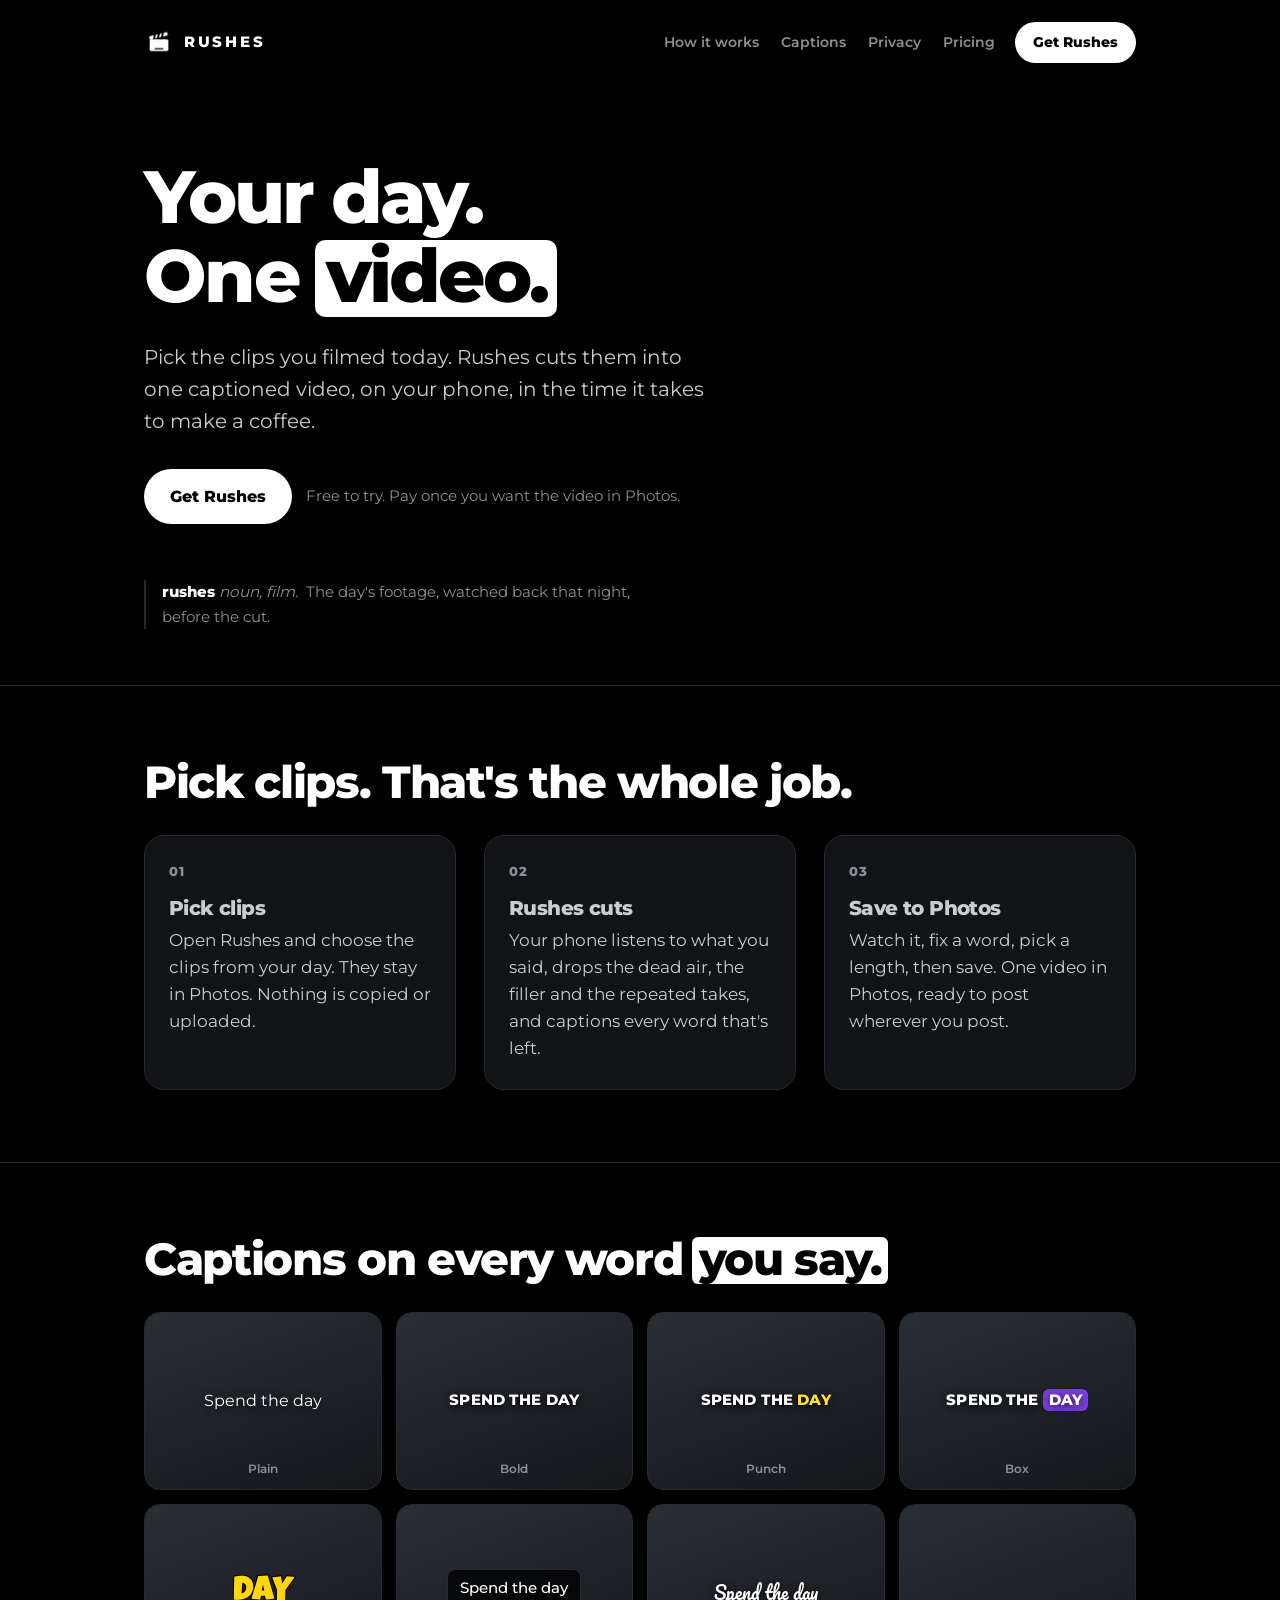
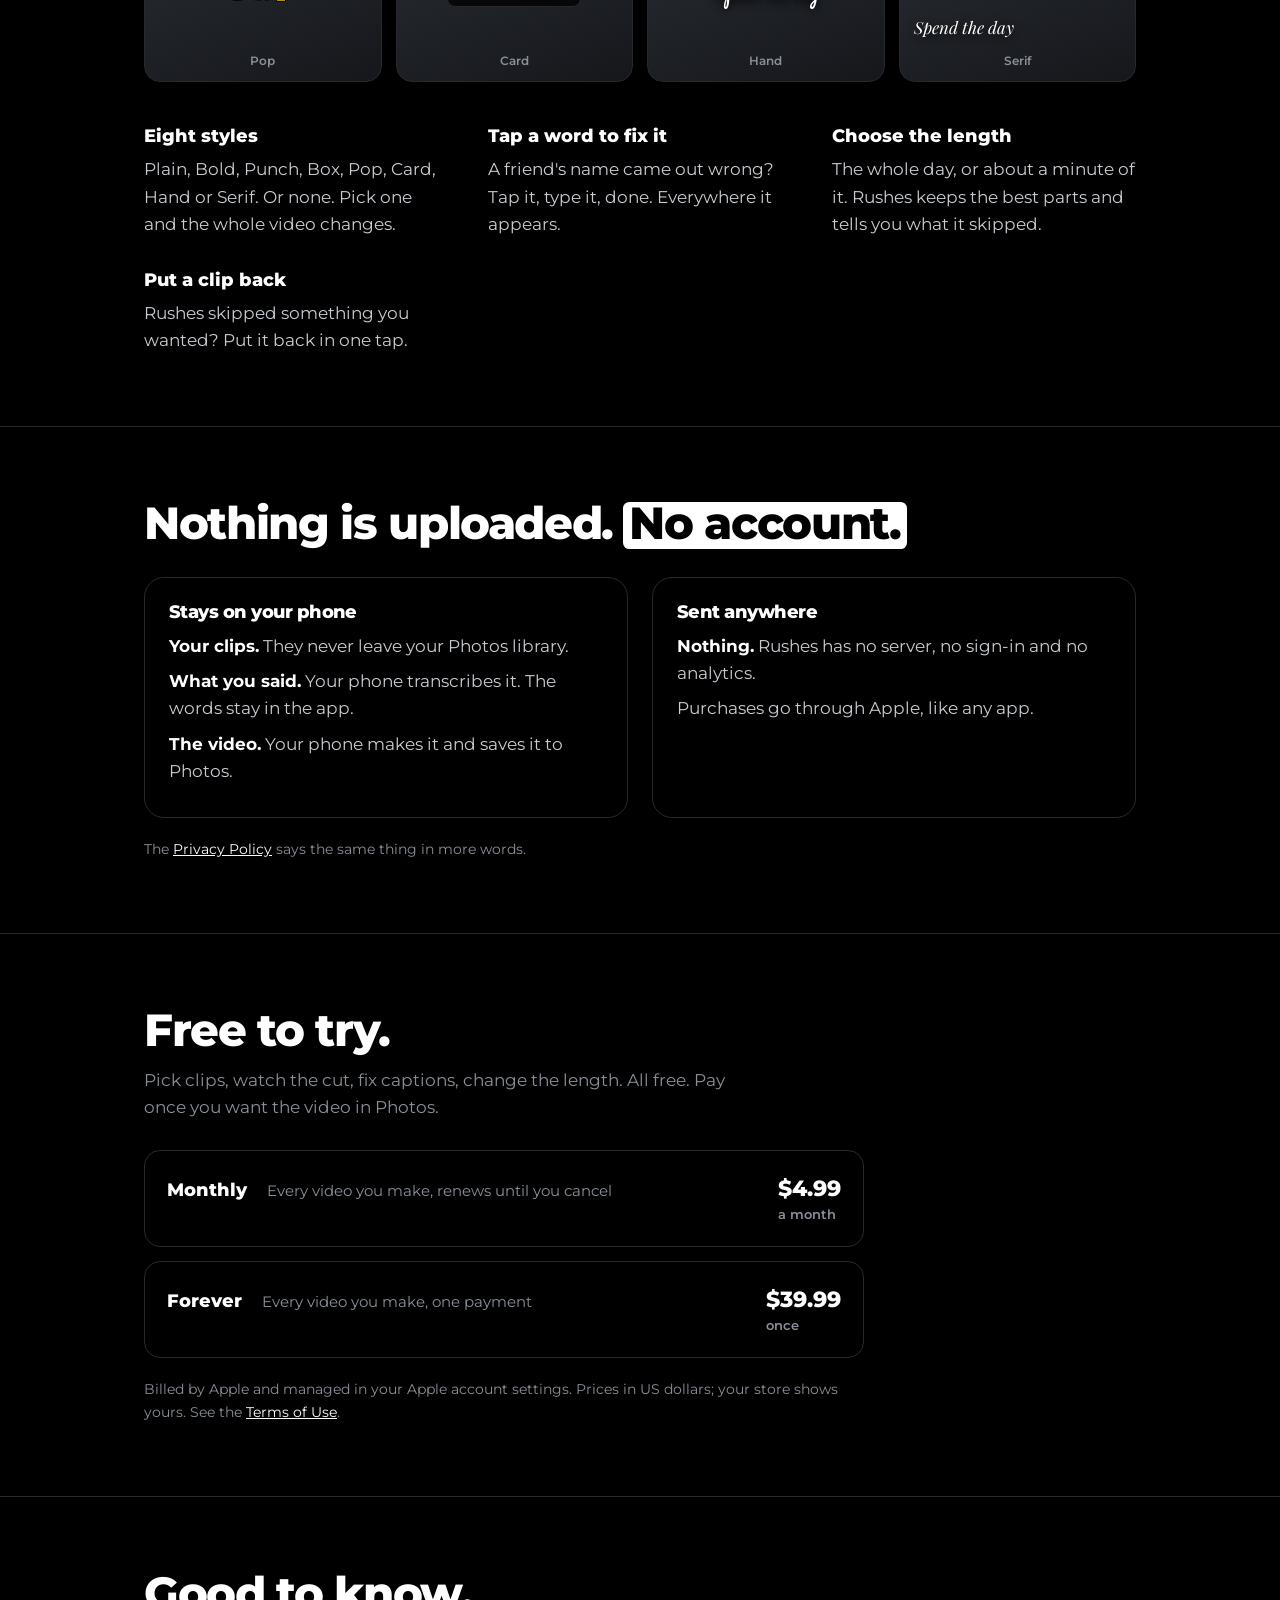
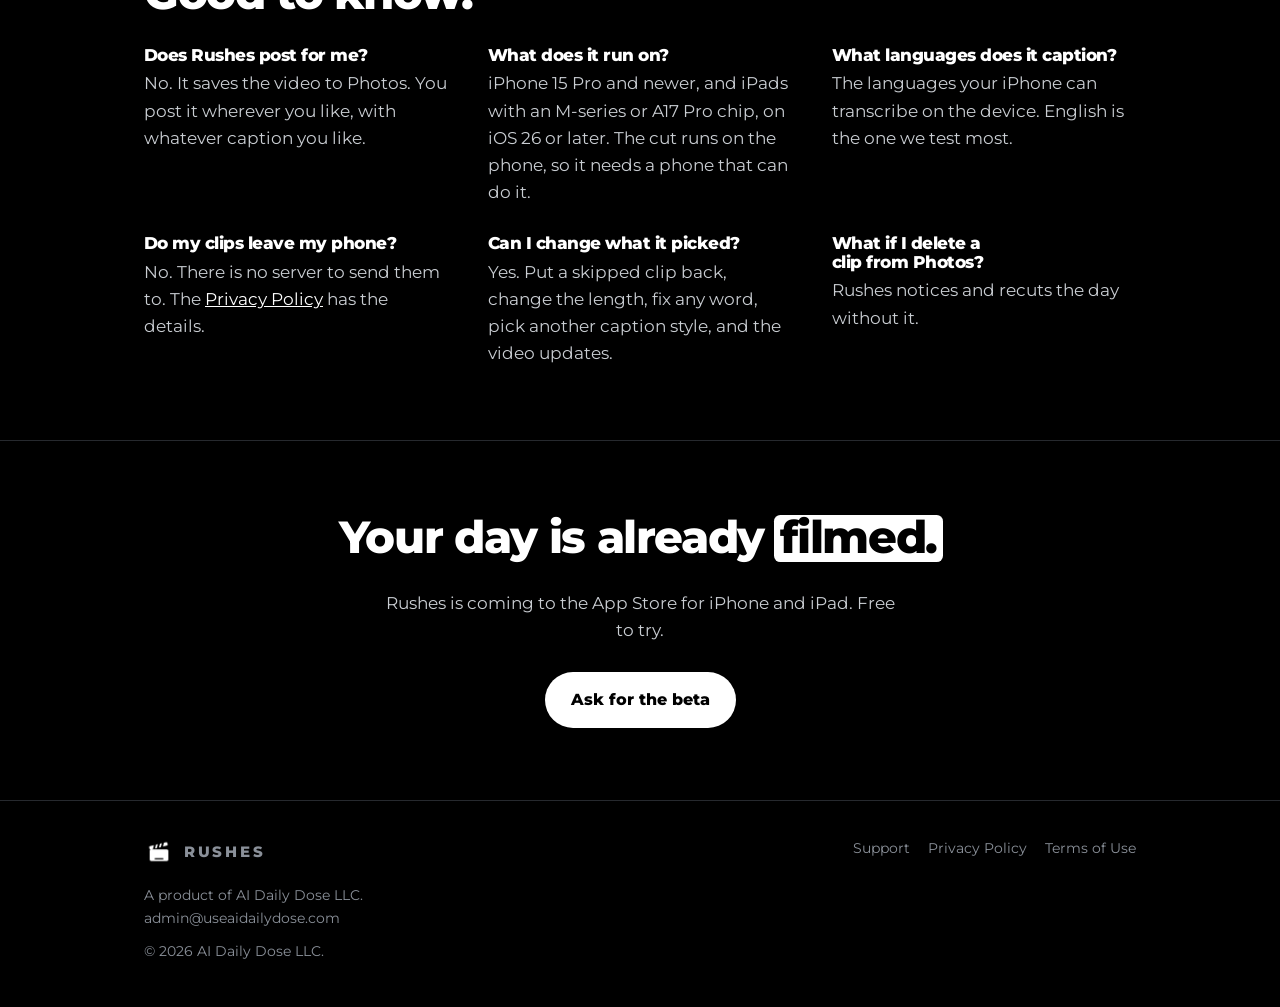
==== index.html @ 8c8664c8 "Hero: a one-line definition of rushes" ====
<!DOCTYPE html>
<html lang="en">
<head>
<meta charset="UTF-8">
<meta name="viewport" content="width=device-width, initial-scale=1.0">
<title>Rushes. Your day. One video.</title>
<meta name="description" content="Pick the clips you filmed today. Rushes cuts them into one captioned video on your phone. Nothing is uploaded, no account.">
<meta name="theme-color" content="#000000">
<meta property="og:title" content="Rushes. Your day. One video.">
<meta property="og:description" content="Pick the clips you filmed today. Rushes cuts them into one captioned video on your phone. Nothing is uploaded, no account.">
<meta property="og:type" content="website">
<meta property="og:url" content="https://rushesapp.com/">
<meta property="og:image" content="https://rushesapp.com/icon.png">
<meta name="twitter:card" content="summary">
<link rel="canonical" href="https://rushesapp.com/">
<link rel="icon" type="image/png" href="/icon.png">
<link rel="apple-touch-icon" href="/icon.png">
<link rel="preload" href="/assets/montserrat.woff2" as="font" type="font/woff2" crossorigin>
<link rel="preconnect" href="https://fonts.googleapis.com">
<link rel="preconnect" href="https://fonts.gstatic.com" crossorigin>
<link href="https://fonts.googleapis.com/css2?family=Luckiest+Guy&family=Pacifico&family=Playfair+Display:ital@1&display=swap" rel="stylesheet">
<link rel="stylesheet" href="/style.css?v=4">
</head>
<body>

<header class="nav">
  <a class="brand" href="/"><img src="/icon.png" alt="">RUSHES</a>
  <nav class="links">
    <a href="#how">How it works</a>
    <a href="#captions">Captions</a>
    <a href="#privacy">Privacy</a>
    <a href="#pricing">Pricing</a>
  </nav>
  <a class="btn btn-sm" href="#get">Get Rushes</a>
</header>

<main>

<section class="hero" style="border-top:0">
  <div class="wrap">
    <h1 class="cap">Your day.<br>One <span class="hl">video.</span></h1>
    <p class="lede">Pick the clips you filmed today. Rushes cuts them into one captioned video, on your phone, in the time it takes to make a coffee.</p>
    <div class="actions">
      <a class="btn" href="#get">Get Rushes</a>
      <span class="free">Free to try. Pay once you want the video in Photos.</span>
    </div>
    <p class="define"><b>rushes</b> <i>noun, film.</i> The day's footage, watched back that night, before the cut.</p>
  </div>
</section>

<section id="how">
  <div class="wrap">
    <h2>Pick clips. That's the whole job.</h2>
    <ol class="steps">
      <li>
        <h3>Pick clips</h3>
        <p>Open Rushes and choose the clips from your day. They stay in Photos. Nothing is copied or uploaded.</p>
      </li>
      <li>
        <h3>Rushes cuts</h3>
        <p>Your phone listens to what you said, drops the dead air, the filler and the repeated takes, and captions every word that's left.</p>
      </li>
      <li>
        <h3>Save to Photos</h3>
        <p>Watch it, fix a word, pick a length, then save. One video in Photos, ready to post wherever you post.</p>
      </li>
    </ol>
  </div>
</section>

<section id="captions">
  <div class="wrap">
    <h2>Captions on every word <span class="hl">you say.</span></h2>
    <ul class="styles" aria-label="The eight caption styles">
      <li><span class="cue plain">Spend the day</span><small>Plain</small></li>
      <li><span class="cue bold">Spend the day</span><small>Bold</small></li>
      <li><span class="cue punch">Spend the <em>day</em></span><small>Punch</small></li>
      <li><span class="cue boxed">Spend the <em>day</em></span><small>Box</small></li>
      <li><span class="cue pop">Day</span><small>Pop</small></li>
      <li><span class="cue card">Spend the day</span><small>Card</small></li>
      <li><span class="cue hand">Spend the day</span><small>Hand</small></li>
      <li><span class="cue serif">Spend the day</span><small>Serif</small></li>
    </ul>
    <dl class="feats">
      <div><dt>Eight styles</dt><dd>Plain, Bold, Punch, Box, Pop, Card, Hand or Serif. Or none. Pick one and the whole video changes.</dd></div>
      <div><dt>Tap a word to fix it</dt><dd>A friend's name came out wrong? Tap it, type it, done. Everywhere it appears.</dd></div>
      <div><dt>Choose the length</dt><dd>The whole day, or about a minute of it. Rushes keeps the best parts and tells you what it skipped.</dd></div>
      <div><dt>Put a clip back</dt><dd>Rushes skipped something you wanted? Put it back in one tap.</dd></div>
    </dl>
  </div>
</section>

<section id="privacy">
  <div class="wrap">
    <h2>Nothing is uploaded. <span class="hl">No account.</span></h2>
    <div class="pv">
      <div>
        <h3>Stays on your phone</h3>
        <ul>
          <li><strong>Your clips.</strong> They never leave your Photos library.</li>
          <li><strong>What you said.</strong> Your phone transcribes it. The words stay in the app.</li>
          <li><strong>The video.</strong> Your phone makes it and saves it to Photos.</li>
        </ul>
      </div>
      <div>
        <h3>Sent anywhere</h3>
        <ul>
          <li><strong>Nothing.</strong> Rushes has no server, no sign-in and no analytics.</li>
          <li>Purchases go through Apple, like any app.</li>
        </ul>
      </div>
    </div>
    <p class="fine">The <a href="/privacy">Privacy Policy</a> says the same thing in more words.</p>
  </div>
</section>

<section id="pricing">
  <div class="wrap">
    <h2>Free to try.</h2>
    <p class="sub">Pick clips, watch the cut, fix captions, change the length. All free. Pay once you want the video in Photos.</p>
    <div class="rows">
      <div class="row">
        <span class="r-name">Monthly</span>
        <span class="r-what">Every video you make, renews until you cancel</span>
        <span class="r-price">$4.99<small>a month</small></span>
      </div>
      <div class="row">
        <span class="r-name">Forever</span>
        <span class="r-what">Every video you make, one payment</span>
        <span class="r-price">$39.99<small>once</small></span>
      </div>
    </div>
    <p class="fine">Billed by Apple and managed in your Apple account settings. Prices in US dollars; your store shows yours. See the <a href="/terms">Terms of Use</a>.</p>
  </div>
</section>

<section id="faq">
  <div class="wrap">
    <h2>Good to know.</h2>
    <div class="qa">
      <div><h3>Does Rushes post for me?</h3><p>No. It saves the video to Photos. You post it wherever you like, with whatever caption you like.</p></div>
      <div><h3>What does it run on?</h3><p>iPhone 15 Pro and newer, and iPads with an M-series or A17 Pro chip, on iOS 26 or later. The cut runs on the phone, so it needs a phone that can do it.</p></div>
      <div><h3>What languages does it caption?</h3><p>The languages your iPhone can transcribe on the device. English is the one we test most.</p></div>
      <div><h3>Do my clips leave my phone?</h3><p>No. There is no server to send them to. The <a href="/privacy">Privacy Policy</a> has the details.</p></div>
      <div><h3>Can I change what it picked?</h3><p>Yes. Put a skipped clip back, change the length, fix any word, pick another caption style, and the video updates.</p></div>
      <div><h3>What if I delete a clip from Photos?</h3><p>Rushes notices and recuts the day without it.</p></div>
    </div>
  </div>
</section>

<section class="final" id="get">
  <div class="wrap">
    <h2>Your day is already <span class="hl">filmed.</span></h2>
    <p>Rushes is coming to the App Store for iPhone and iPad. Free to try.</p>
    <div class="actions">
      <a class="btn" href="mailto:admin@useaidailydose.com?subject=Rushes%20beta">Ask for the beta</a>
    </div>
  </div>
</section>

</main>

<footer class="footer">
  <div class="wrap foot-in">
    <div>
      <a class="brand" href="/"><img src="/icon.png" alt="">RUSHES</a>
      <p>A product of AI Daily Dose LLC.<br><a href="mailto:admin@useaidailydose.com">admin@useaidailydose.com</a></p>
    </div>
    <nav>
      <a href="/support">Support</a>
      <a href="/privacy">Privacy Policy</a>
      <a href="/terms">Terms of Use</a>
    </nav>
  </div>
  <div class="wrap"><p>&copy; 2026 AI Daily Dose LLC.</p></div>
</footer>

</body>
</html>
---- style.css ----
@font-face { font-family: "Montserrat"; src: url("/assets/montserrat.woff2") format("woff2"); font-weight: 100 900; font-display: swap; }

:root { --bg: #000; --ink: #fff; --body: #C9CDD2; --muted: #8A9099; --line: #26292E; --surface: #111316; --wrap: 1040px; }
*, *::before, *::after { margin: 0; padding: 0; box-sizing: border-box; }
html { scroll-behavior: smooth; }
body { background: var(--bg); color: var(--ink); font-family: "Montserrat", -apple-system, BlinkMacSystemFont, "Segoe UI", Roboto, sans-serif; font-size: 17px; line-height: 1.6; -webkit-font-smoothing: antialiased; }
img { display: block; max-width: 100%; }
a { color: var(--ink); }
p, li { color: var(--body); }
h1, h2, h3 { font-weight: 800; letter-spacing: -0.03em; line-height: 1.1; text-wrap: balance; }
.wrap { max-width: var(--wrap); margin: 0 auto; padding: 0 24px; }

/* The headline is set like a Rushes caption: the key word boxed, white on black inverted */
.cap { font-size: clamp(2.4rem, 6vw, 4.6rem); letter-spacing: -0.04em; line-height: 1.08; }
.hl { display: inline-block; background: var(--ink); color: var(--bg); border-radius: .14em; padding: .02em .14em .08em; margin: 0 -.04em; line-height: .95; }

.nav { display: flex; align-items: center; gap: 20px; max-width: var(--wrap); margin: 0 auto; padding: 22px 24px; }
.brand { display: inline-flex; align-items: center; gap: 10px; color: var(--ink); text-decoration: none; font-weight: 800; letter-spacing: .18em; font-size: .95rem; }
.brand img { width: 30px; height: 30px; border-radius: 8px; }
.links { display: flex; gap: 22px; margin-left: auto; }
.links a { color: var(--muted); text-decoration: none; font-size: .9rem; font-weight: 600; }
.links a:hover { color: var(--ink); }

.btn { display: inline-flex; align-items: center; justify-content: center; gap: 10px; padding: 15px 26px; border-radius: 999px; background: var(--ink); color: var(--bg); font-weight: 800; font-size: 1rem; text-decoration: none; }
.btn:hover { background: #E6E8EB; }
.btn svg { width: 20px; height: 20px; fill: currentColor; margin-top: -2px; }
.btn-ghost { background: transparent; color: var(--ink); border: 1px solid var(--line); }
.btn-ghost:hover { background: var(--surface); }
.btn-sm { padding: 9px 18px; font-size: .88rem; }

.hero { padding: 72px 0 56px; }
.hero .lede { font-size: 1.25rem; max-width: 560px; margin: 24px 0 32px; }
.actions { display: flex; flex-wrap: wrap; align-items: center; gap: 14px; }
.free { color: var(--muted); font-size: .95rem; }
.define { margin-top: 56px; padding-left: 16px; border-left: 2px solid var(--line); color: var(--muted); font-size: .95rem; max-width: 520px; }
.define b { color: var(--ink); font-weight: 800; }
.define i { color: var(--muted); font-weight: 400; margin-right: 4px; }

/* The eight caption styles, drawn the way the app's style picker shows them */
.styles { list-style: none; display: grid; grid-template-columns: repeat(4, 1fr); gap: 14px; margin-bottom: 40px; }
.styles li { background: linear-gradient(160deg, #2A2E35, #15171B); border: 1px solid var(--line); border-radius: 16px; aspect-ratio: 4 / 3; display: flex; align-items: center; justify-content: center; position: relative; overflow: hidden; }
.styles small { position: absolute; left: 0; right: 0; bottom: 10px; text-align: center; color: var(--muted); font-size: .78rem; font-weight: 600; }
.cue { color: #fff; font-weight: 400; font-size: 1rem; white-space: nowrap; text-shadow: 0 2px 8px rgba(0,0,0,.8); }
.cue em { font-style: normal; }
.cue.bold, .cue.punch, .cue.boxed { font-weight: 800; text-transform: uppercase; font-size: .92rem; letter-spacing: .01em; }
.cue.bold, .cue.punch { -webkit-text-stroke: 1px #000; paint-order: stroke fill; }
.cue.punch em { color: #FFE135; }
.cue.boxed em { background: #7B3FE4; padding: 2px 6px; border-radius: 6px; }
.cue.pop { font-family: "Luckiest Guy", "Montserrat", sans-serif; font-size: 2.2rem; color: #FFD60A; -webkit-text-stroke: 2px #000; paint-order: stroke fill; text-shadow: none; text-transform: uppercase; }
.cue.card { font-weight: 500; font-size: .95rem; background: rgba(0,0,0,.78); padding: 6px 12px; border-radius: 8px; text-shadow: none; }
.cue.hand { font-family: "Pacifico", cursive; font-size: 1.15rem; }
.cue.serif { font-family: "Playfair Display", Georgia, serif; font-style: italic; font-size: 1.05rem; align-self: flex-end; margin: 0 0 40px 14px; width: 100%; text-align: left; }

section { padding: 72px 0; border-top: 1px solid var(--line); }
section h2 { font-size: clamp(1.8rem, 4vw, 2.8rem); margin-bottom: 28px; }
.sub { color: var(--muted); margin: -16px 0 28px; max-width: 620px; }

.steps { list-style: none; display: grid; grid-template-columns: repeat(auto-fit, minmax(240px, 1fr)); gap: 28px; counter-reset: step; }
.steps li { background: var(--surface); border: 1px solid var(--line); border-radius: 20px; padding: 26px 24px; }
.steps li::before { counter-increment: step; content: "0" counter(step); display: block; color: var(--muted); font-weight: 800; letter-spacing: .1em; font-size: .8rem; margin-bottom: 14px; }
.steps h3 { font-size: 1.25rem; margin-bottom: 8px; }

.feats { display: grid; grid-template-columns: repeat(auto-fit, minmax(240px, 1fr)); gap: 28px 40px; }
.feats dt { font-weight: 800; font-size: 1.1rem; margin-bottom: 6px; }
.feats dd { color: var(--body); }

.pv { display: grid; grid-template-columns: repeat(auto-fit, minmax(260px, 1fr)); gap: 24px; }
.pv div { border: 1px solid var(--line); border-radius: 20px; padding: 24px; }
.pv h3 { font-size: 1.1rem; margin-bottom: 12px; }
.pv ul { list-style: none; }
.pv li { margin: 8px 0; }
.pv li strong { color: var(--ink); }

.rows { display: grid; gap: 14px; max-width: 720px; }
.row { display: flex; align-items: baseline; justify-content: space-between; gap: 20px; border: 1px solid var(--line); border-radius: 16px; padding: 20px 22px; }
.row .r-name { font-weight: 800; font-size: 1.1rem; color: var(--ink); }
.row .r-what { color: var(--muted); flex: 1; font-size: .95rem; }
.row .r-price { font-weight: 800; font-size: 1.35rem; color: var(--ink); white-space: nowrap; }
.row .r-price small { display: block; font-weight: 600; font-size: .8rem; color: var(--muted); }
.fine { color: var(--muted); font-size: .9rem; margin-top: 20px; max-width: 720px; }

.qa { display: grid; grid-template-columns: repeat(auto-fit, minmax(300px, 1fr)); gap: 28px 40px; }
.qa h3 { font-size: 1.05rem; margin-bottom: 6px; }

.final { text-align: center; }
.final p { max-width: 520px; margin: 0 auto 28px; }
.final .actions { justify-content: center; }

.footer { border-top: 1px solid var(--line); padding: 36px 0 44px; color: var(--muted); font-size: .9rem; }
.foot-in { display: flex; flex-wrap: wrap; justify-content: space-between; gap: 20px; }
.footer nav { display: flex; flex-wrap: wrap; gap: 18px; }
.footer a { color: var(--muted); text-decoration: none; }
.footer a:hover { color: var(--ink); }
.footer p { color: var(--muted); margin-top: 10px; }

/* Text pages: support, privacy, terms */
.content { max-width: 720px; margin: 0 auto; padding: 24px 24px 72px; }
.content h1 { font-size: 2.2rem; margin: 24px 0 6px; }
.content h2 { font-size: 1.25rem; margin: 36px 0 10px; }
.content h3 { font-size: 1.02rem; margin: 22px 0 6px; }
.content p { margin: 10px 0; }
.content ul { margin: 10px 0 10px 22px; }
.content li { margin: 6px 0; }
.updated { color: var(--muted); font-size: .92rem; margin-bottom: 28px; }
.card { background: var(--surface); border: 1px solid var(--line); border-radius: 16px; padding: 18px 20px; margin: 18px 0 28px; }
.card p { margin: 4px 0; }

@media (max-width: 640px) {
  .links { display: none; }
  .hero { padding: 40px 0 48px; }
  section { padding: 56px 0; }
  .row { flex-direction: column; align-items: flex-start; gap: 8px; }
  .styles { grid-template-columns: repeat(2, 1fr); }
}
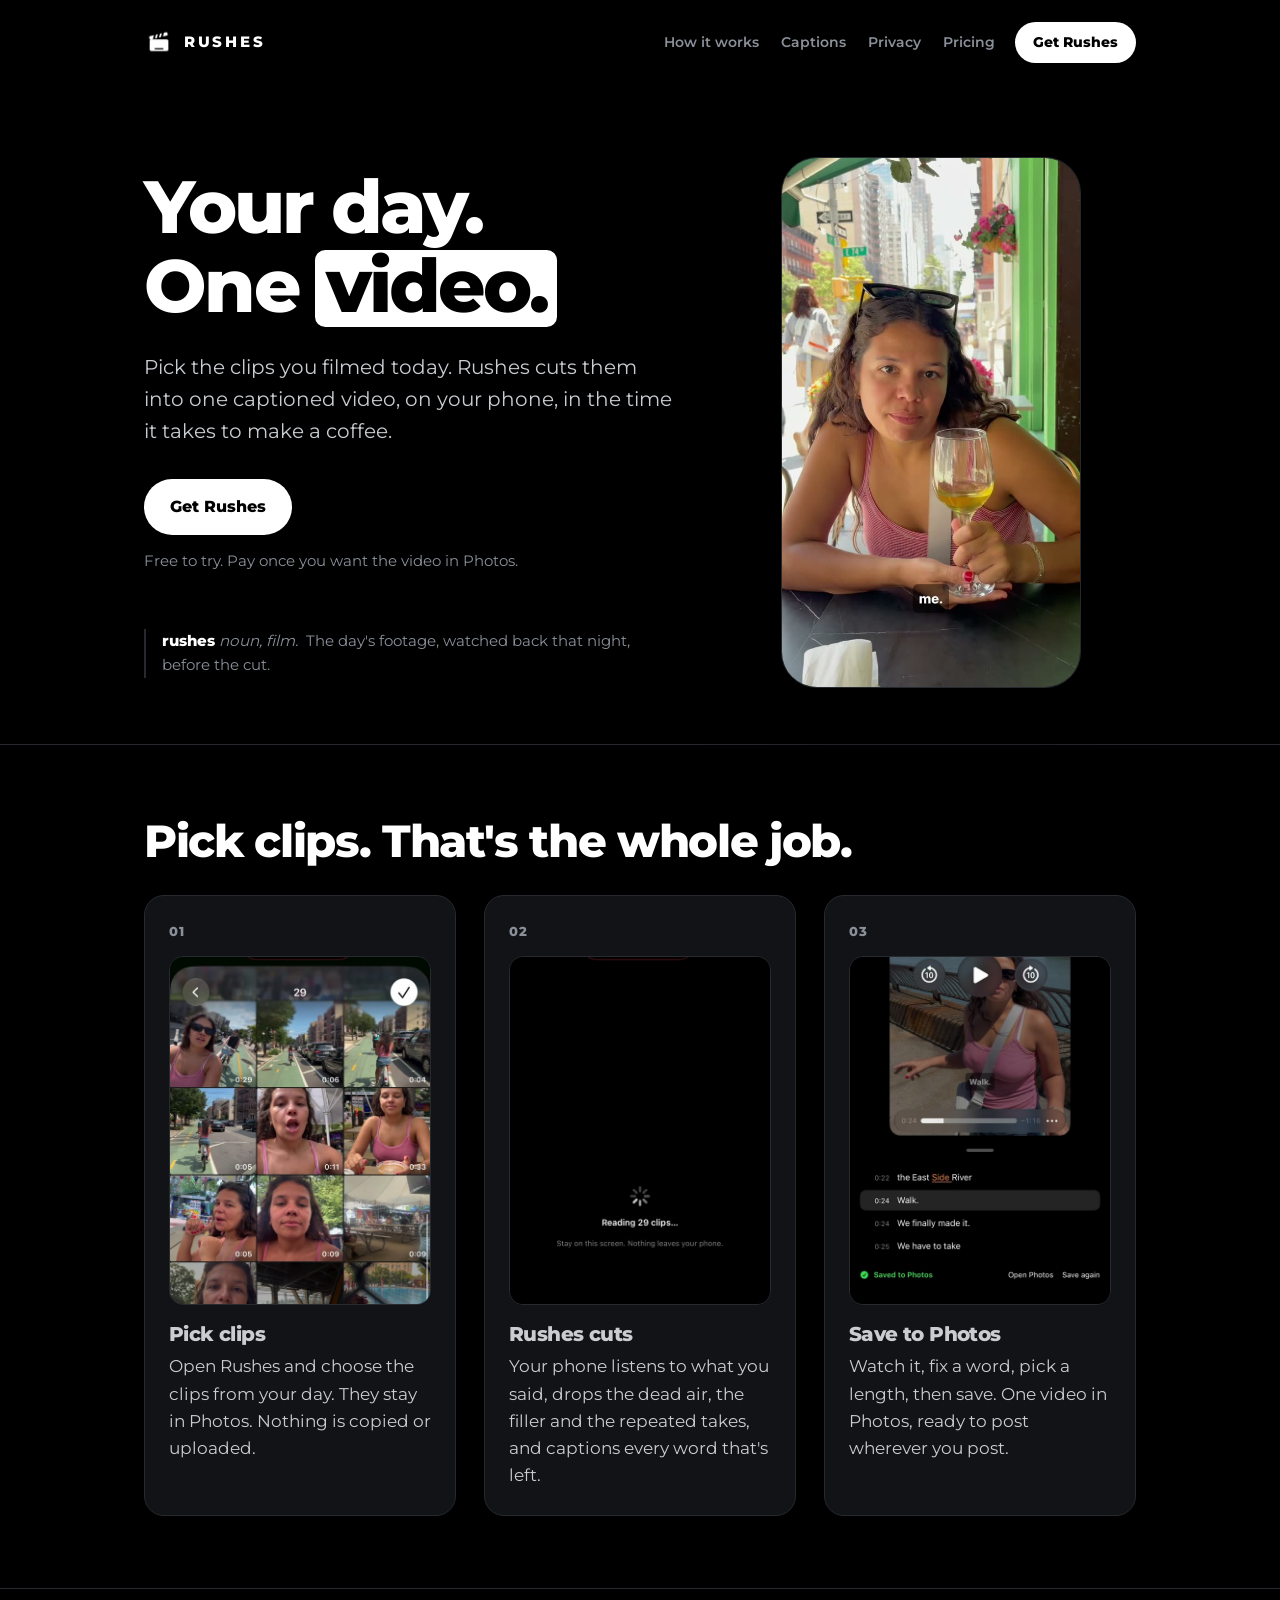
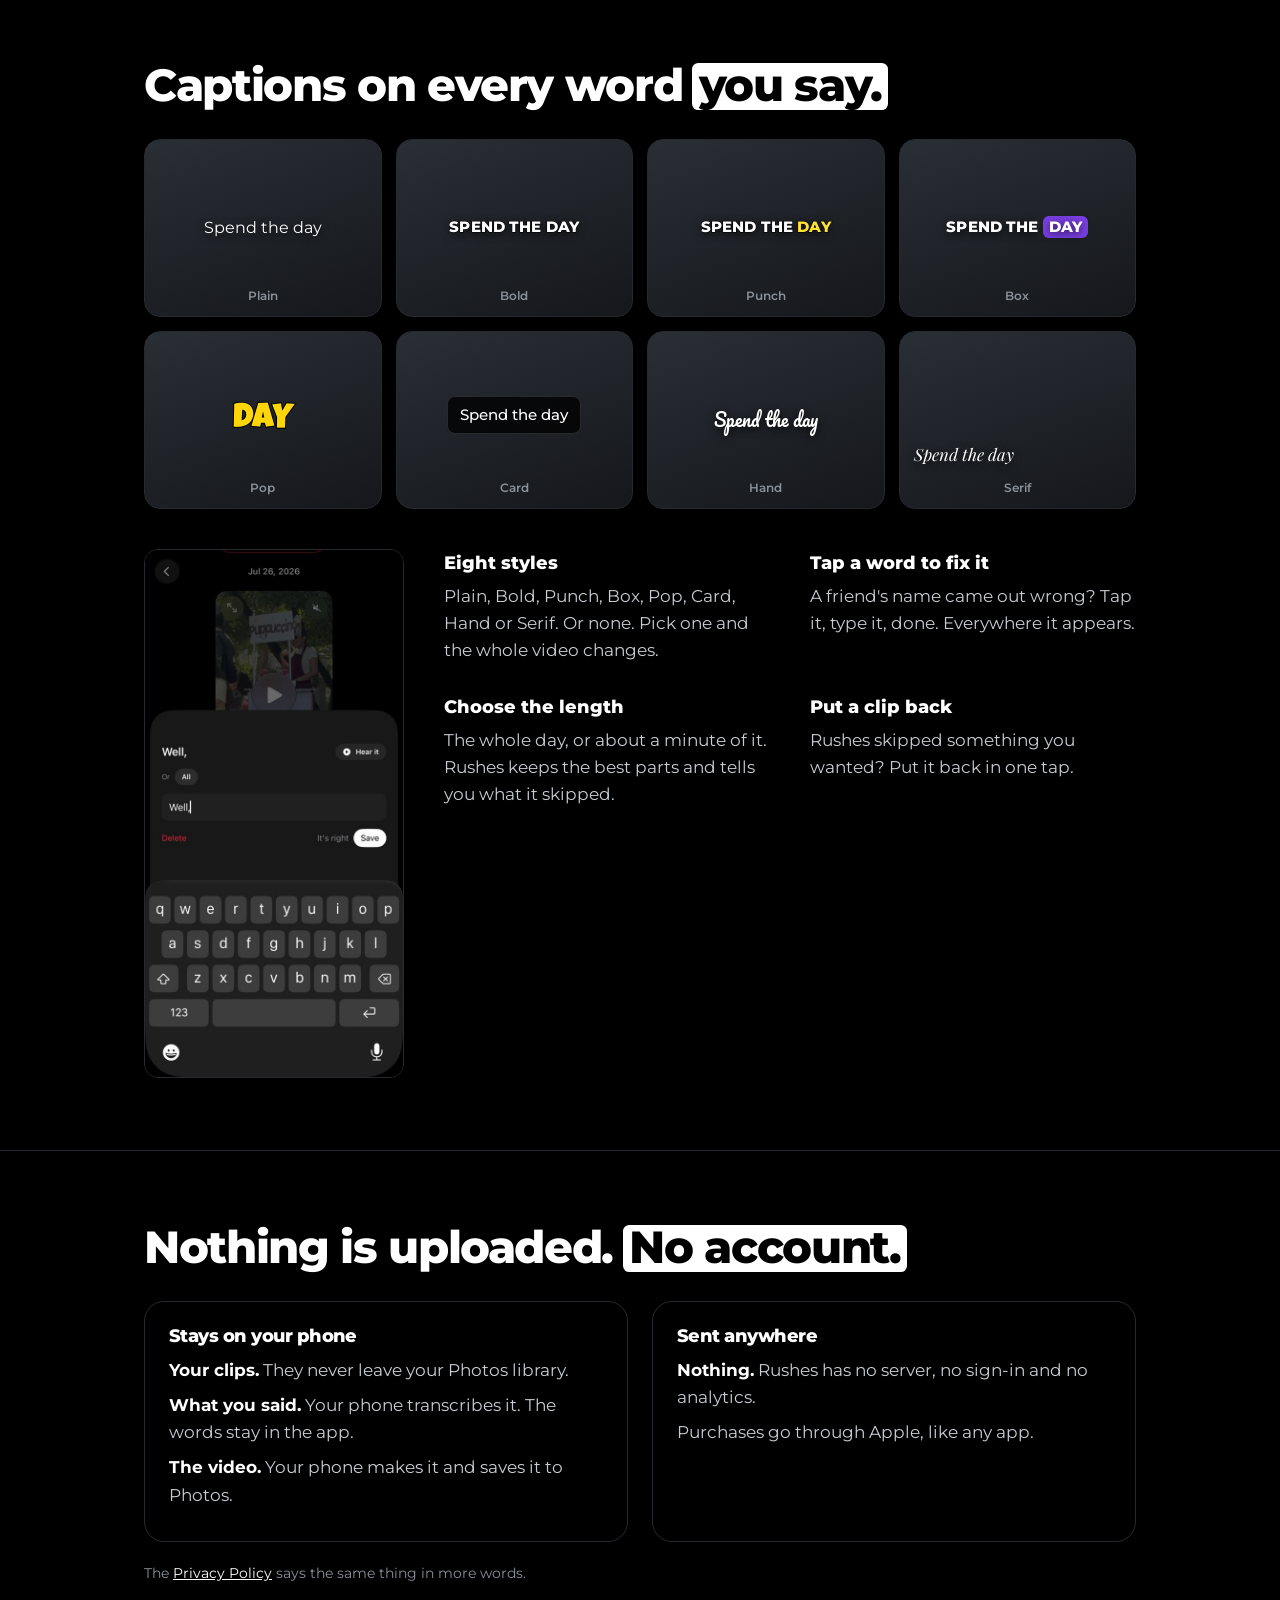
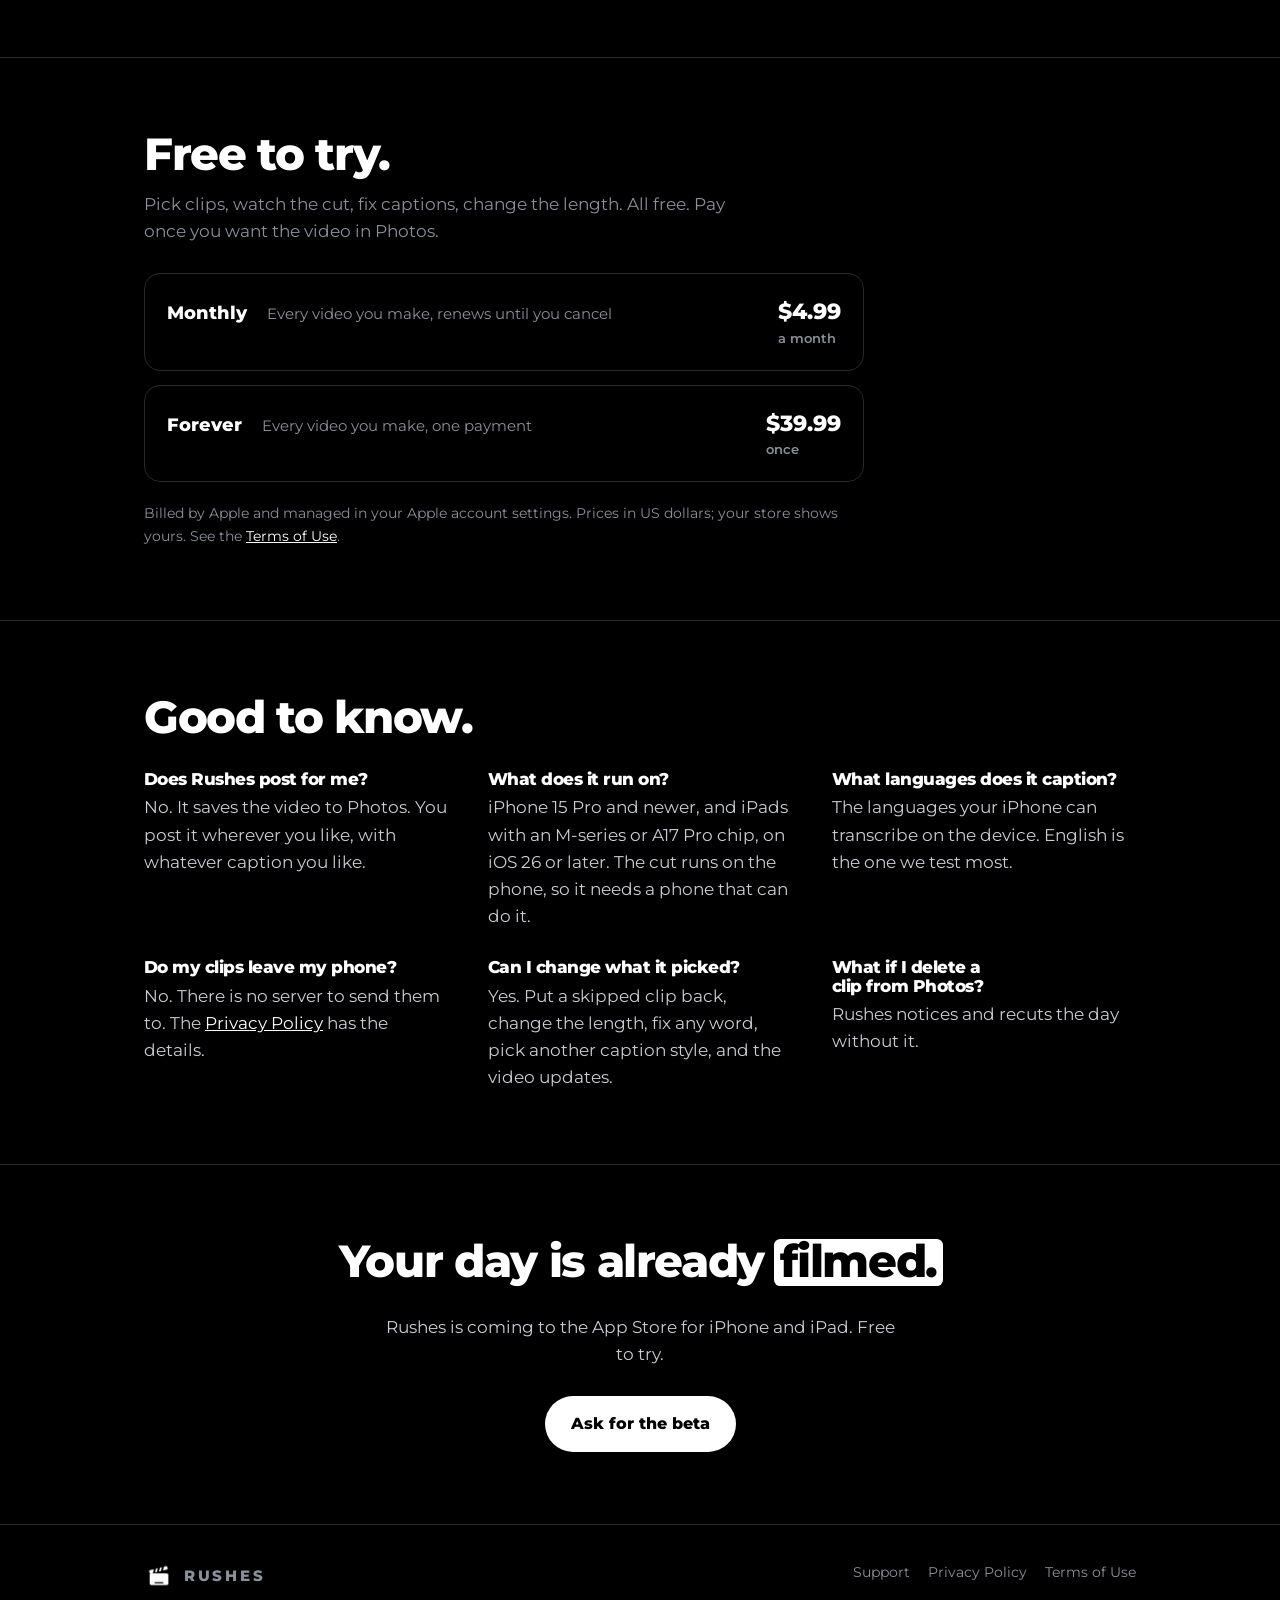
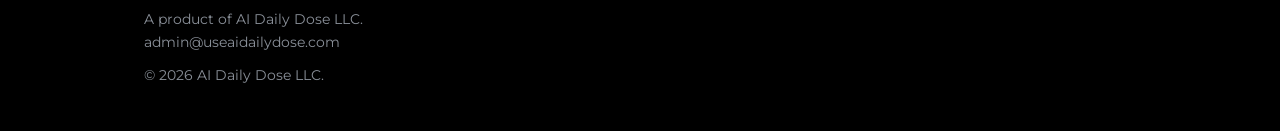
==== commit 3f905918: "Hero plays the first real cut; the three steps and the word fix show the app" ====
--- a/index.html
+++ b/index.html
@@ -19,7 +19,7 @@
 <link rel="preconnect" href="https://fonts.googleapis.com">
 <link rel="preconnect" href="https://fonts.gstatic.com" crossorigin>
 <link href="https://fonts.googleapis.com/css2?family=Luckiest+Guy&family=Pacifico&family=Playfair+Display:ital@1&display=swap" rel="stylesheet">
-<link rel="stylesheet" href="/style.css?v=4">
+<link rel="stylesheet" href="/style.css?v=6">
 </head>
 <body>
 
@@ -37,14 +37,19 @@
 <main>
 
 <section class="hero" style="border-top:0">
-  <div class="wrap">
-    <h1 class="cap">Your day.<br>One <span class="hl">video.</span></h1>
-    <p class="lede">Pick the clips you filmed today. Rushes cuts them into one captioned video, on your phone, in the time it takes to make a coffee.</p>
-    <div class="actions">
-      <a class="btn" href="#get">Get Rushes</a>
-      <span class="free">Free to try. Pay once you want the video in Photos.</span>
+  <div class="wrap hero-in">
+    <div>
+      <h1 class="cap">Your day.<br>One <span class="hl">video.</span></h1>
+      <p class="lede">Pick the clips you filmed today. Rushes cuts them into one captioned video, on your phone, in the time it takes to make a coffee.</p>
+      <div class="actions">
+        <a class="btn" href="#get">Get Rushes</a>
+        <span class="free">Free to try. Pay once you want the video in Photos.</span>
+      </div>
+      <p class="define"><b>rushes</b> <i>noun, film.</i> The day's footage, watched back that night, before the cut.</p>
     </div>
-    <p class="define"><b>rushes</b> <i>noun, film.</i> The day's footage, watched back that night, before the cut.</p>
+    <div class="phone">
+      <video src="/assets/hero.mp4" poster="/assets/hero-poster.jpg" autoplay muted loop playsinline preload="metadata" aria-label="A finished Rushes video: a day in New York with captions on every word"></video>
+    </div>
   </div>
 </section>
 
@@ -53,14 +58,17 @@
     <h2>Pick clips. That's the whole job.</h2>
     <ol class="steps">
       <li>
+        <img class="shot" src="/assets/pick.jpg" alt="The Photos picker with a day's clips selected" loading="lazy">
         <h3>Pick clips</h3>
         <p>Open Rushes and choose the clips from your day. They stay in Photos. Nothing is copied or uploaded.</p>
       </li>
       <li>
+        <img class="shot" src="/assets/cut.jpg" alt="Rushes reading 29 clips, with the note: stay on this screen, nothing leaves your phone" loading="lazy">
         <h3>Rushes cuts</h3>
         <p>Your phone listens to what you said, drops the dead air, the filler and the repeated takes, and captions every word that's left.</p>
       </li>
       <li>
+        <img class="shot bottom" src="/assets/saved.jpg" alt="The finished video with captions, saved to Photos" loading="lazy">
         <h3>Save to Photos</h3>
         <p>Watch it, fix a word, pick a length, then save. One video in Photos, ready to post wherever you post.</p>
       </li>
@@ -81,12 +89,15 @@
       <li><span class="cue hand">Spend the day</span><small>Hand</small></li>
       <li><span class="cue serif">Spend the day</span><small>Serif</small></li>
     </ul>
+    <div class="cap-in">
+    <img class="shot fix" src="/assets/fix.jpg" alt="Tapping a caption word opens a sheet to retype it, with Hear it to play that moment" loading="lazy">
     <dl class="feats">
       <div><dt>Eight styles</dt><dd>Plain, Bold, Punch, Box, Pop, Card, Hand or Serif. Or none. Pick one and the whole video changes.</dd></div>
       <div><dt>Tap a word to fix it</dt><dd>A friend's name came out wrong? Tap it, type it, done. Everywhere it appears.</dd></div>
       <div><dt>Choose the length</dt><dd>The whole day, or about a minute of it. Rushes keeps the best parts and tells you what it skipped.</dd></div>
       <div><dt>Put a clip back</dt><dd>Rushes skipped something you wanted? Put it back in one tap.</dd></div>
     </dl>
+    </div>
   </div>
 </section>
 
--- a/style.css
+++ b/style.css
@@ -29,6 +29,14 @@
 .btn-sm { padding: 9px 18px; font-size: .88rem; }
 
 .hero { padding: 72px 0 56px; }
+.hero-in { display: grid; grid-template-columns: 1.3fr 1fr; gap: 48px; align-items: center; }
+.phone { justify-self: center; width: min(300px, 100%); border-radius: 36px; overflow: hidden; border: 1px solid var(--line); box-shadow: 0 30px 80px rgba(0,0,0,.6); background: var(--surface); }
+.phone video { display: block; width: 100%; aspect-ratio: 9 / 16; object-fit: cover; }
+.shot { border-radius: 14px; border: 1px solid var(--line); margin-bottom: 18px; }
+.steps .shot { width: 100%; aspect-ratio: 3 / 4; object-fit: cover; object-position: top; }
+.steps .shot.bottom { object-position: bottom; }
+.cap-in { display: grid; grid-template-columns: 260px 1fr; gap: 40px; align-items: start; }
+.shot.fix { margin: 0; }
 .hero .lede { font-size: 1.25rem; max-width: 560px; margin: 24px 0 32px; }
 .actions { display: flex; flex-wrap: wrap; align-items: center; gap: 14px; }
 .free { color: var(--muted); font-size: .95rem; }
@@ -108,6 +116,8 @@
 @media (max-width: 640px) {
   .links { display: none; }
   .hero { padding: 40px 0 48px; }
+  .hero-in, .cap-in { grid-template-columns: 1fr; }
+  .phone { width: min(260px, 100%); }
   section { padding: 56px 0; }
   .row { flex-direction: column; align-items: flex-start; gap: 8px; }
   .styles { grid-template-columns: repeat(2, 1fr); }
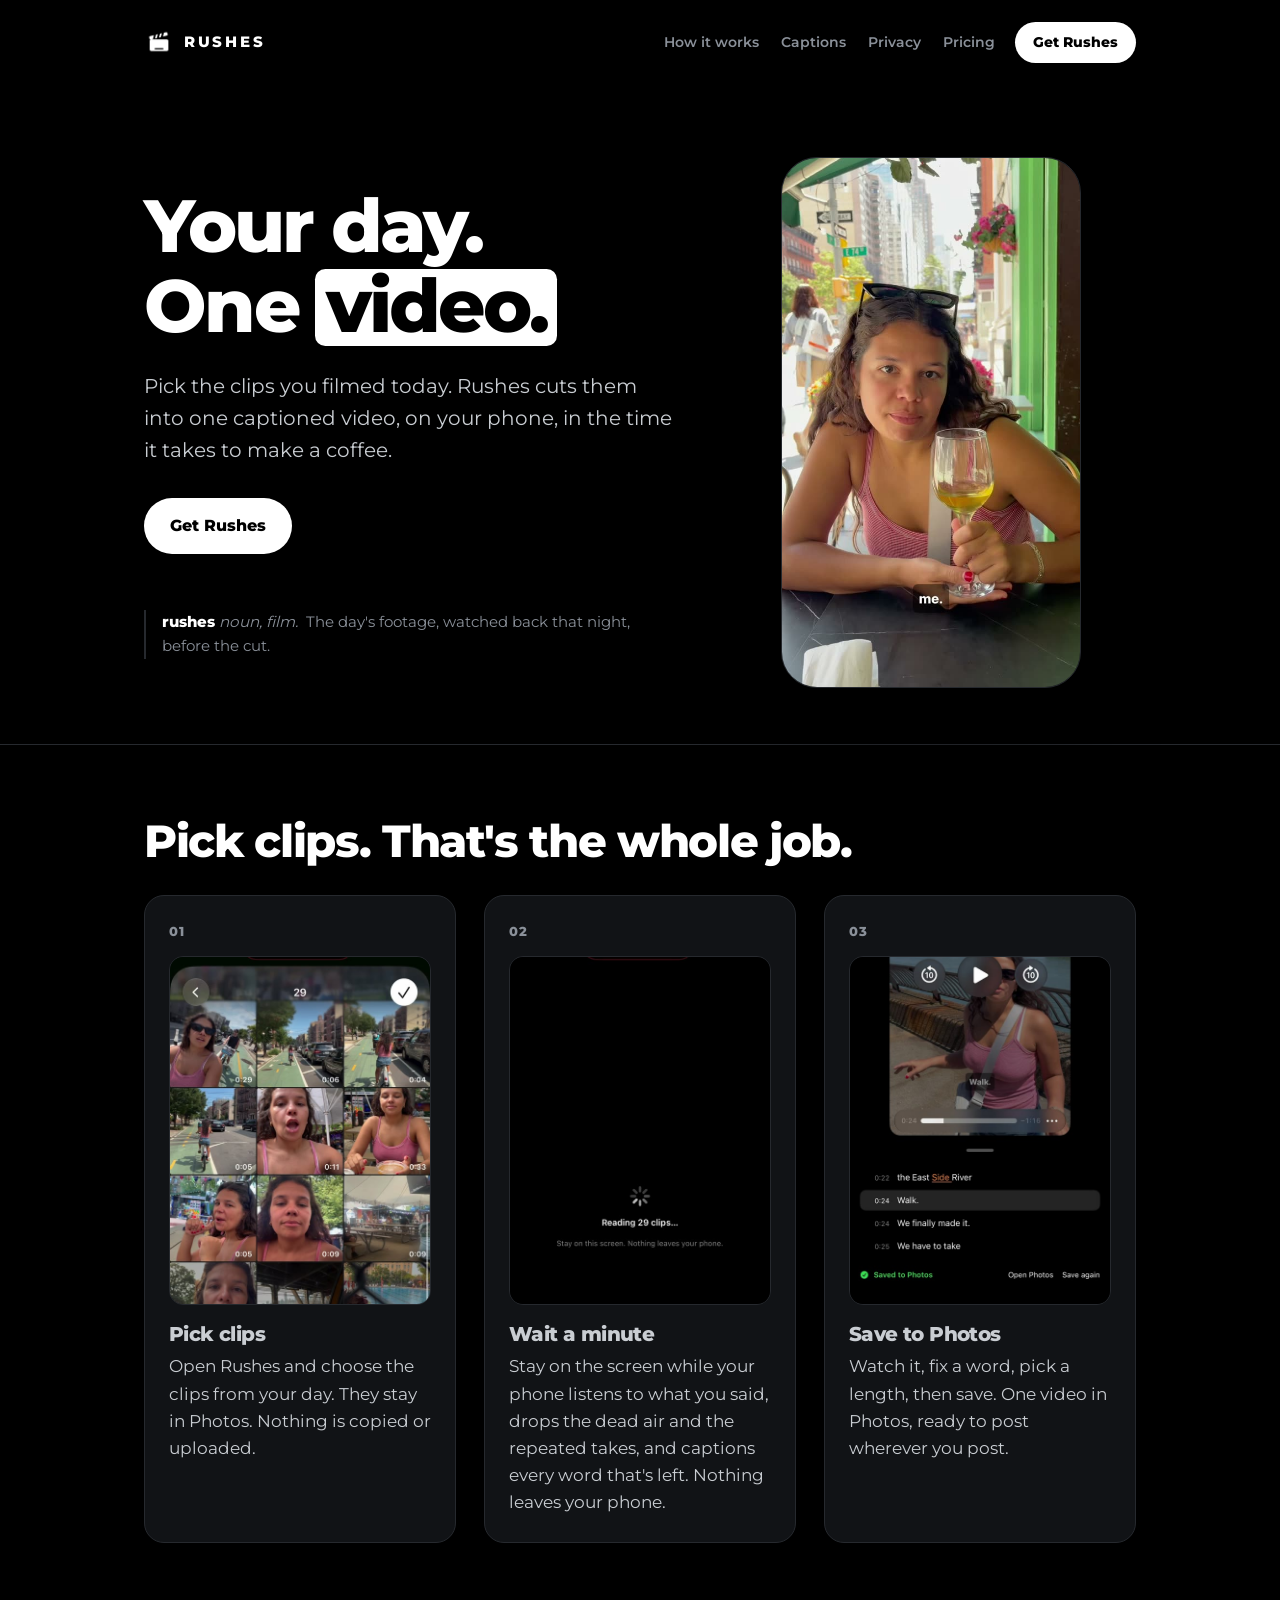
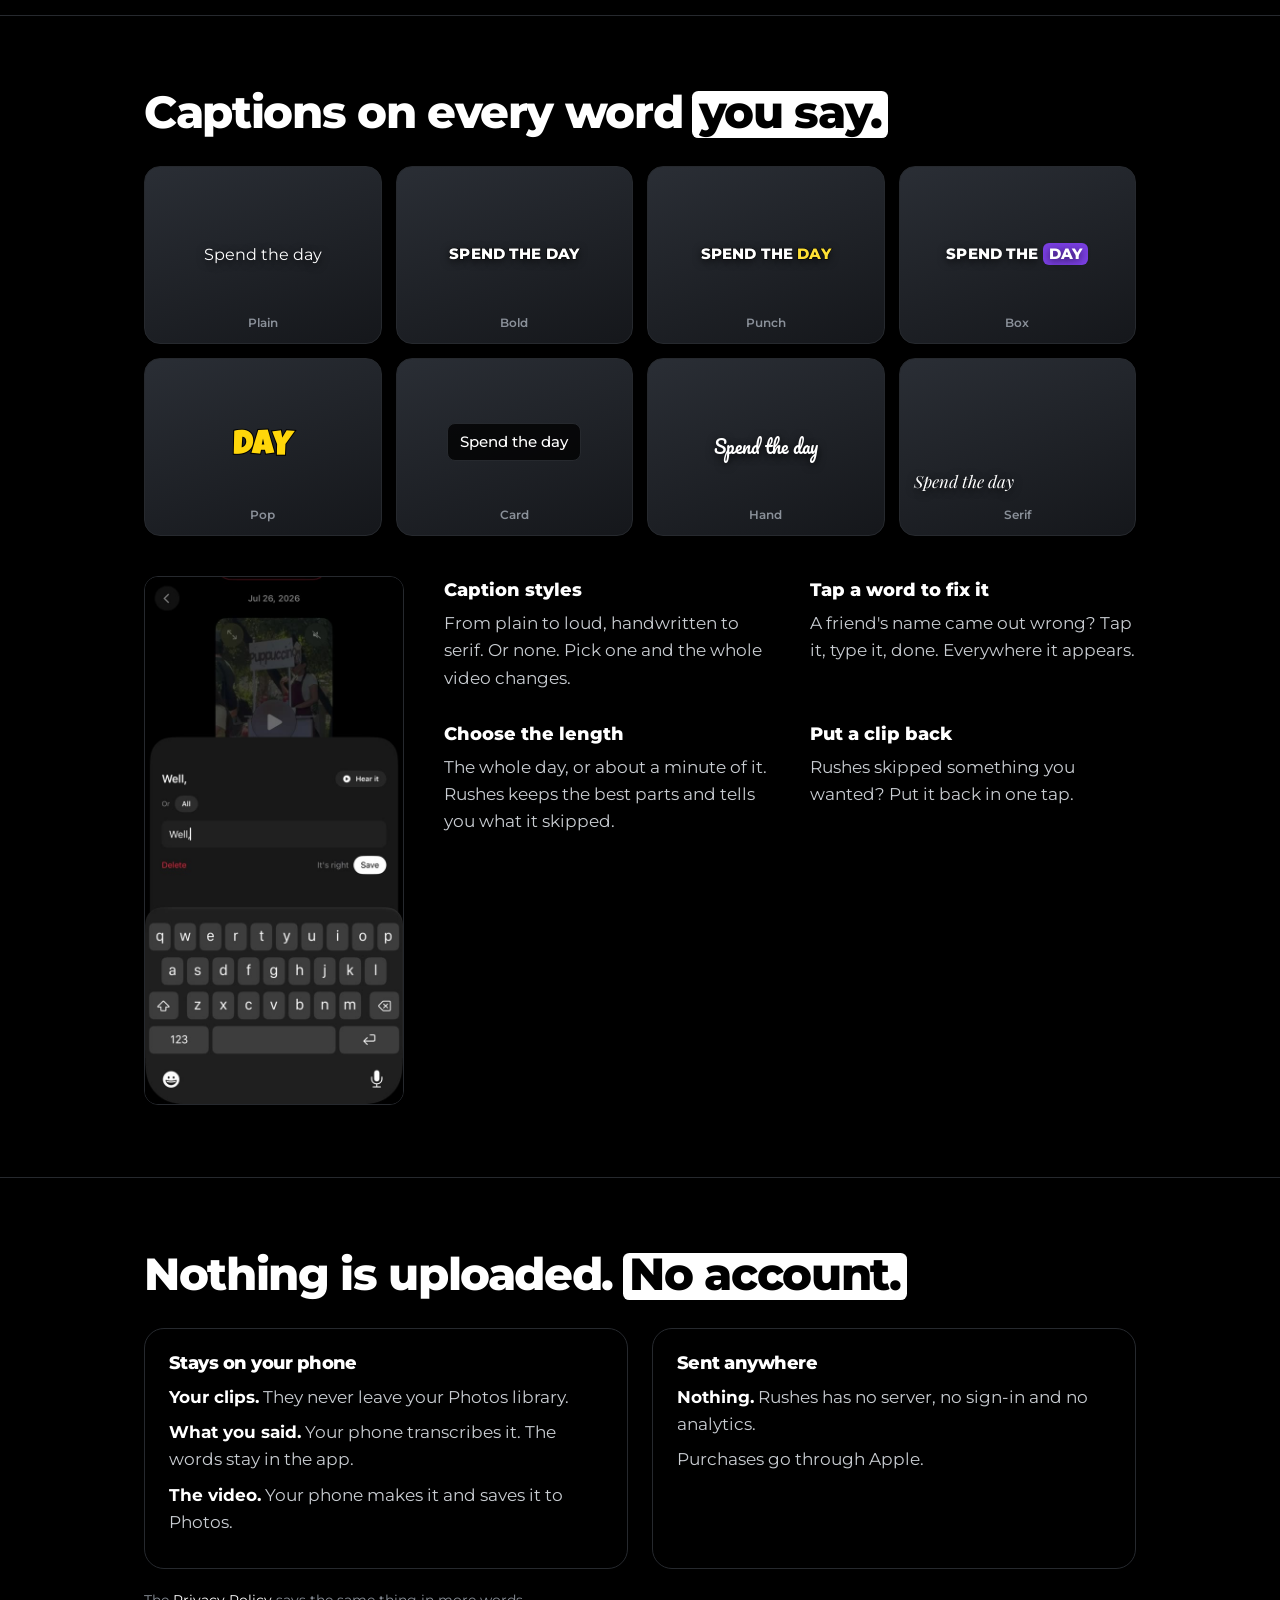
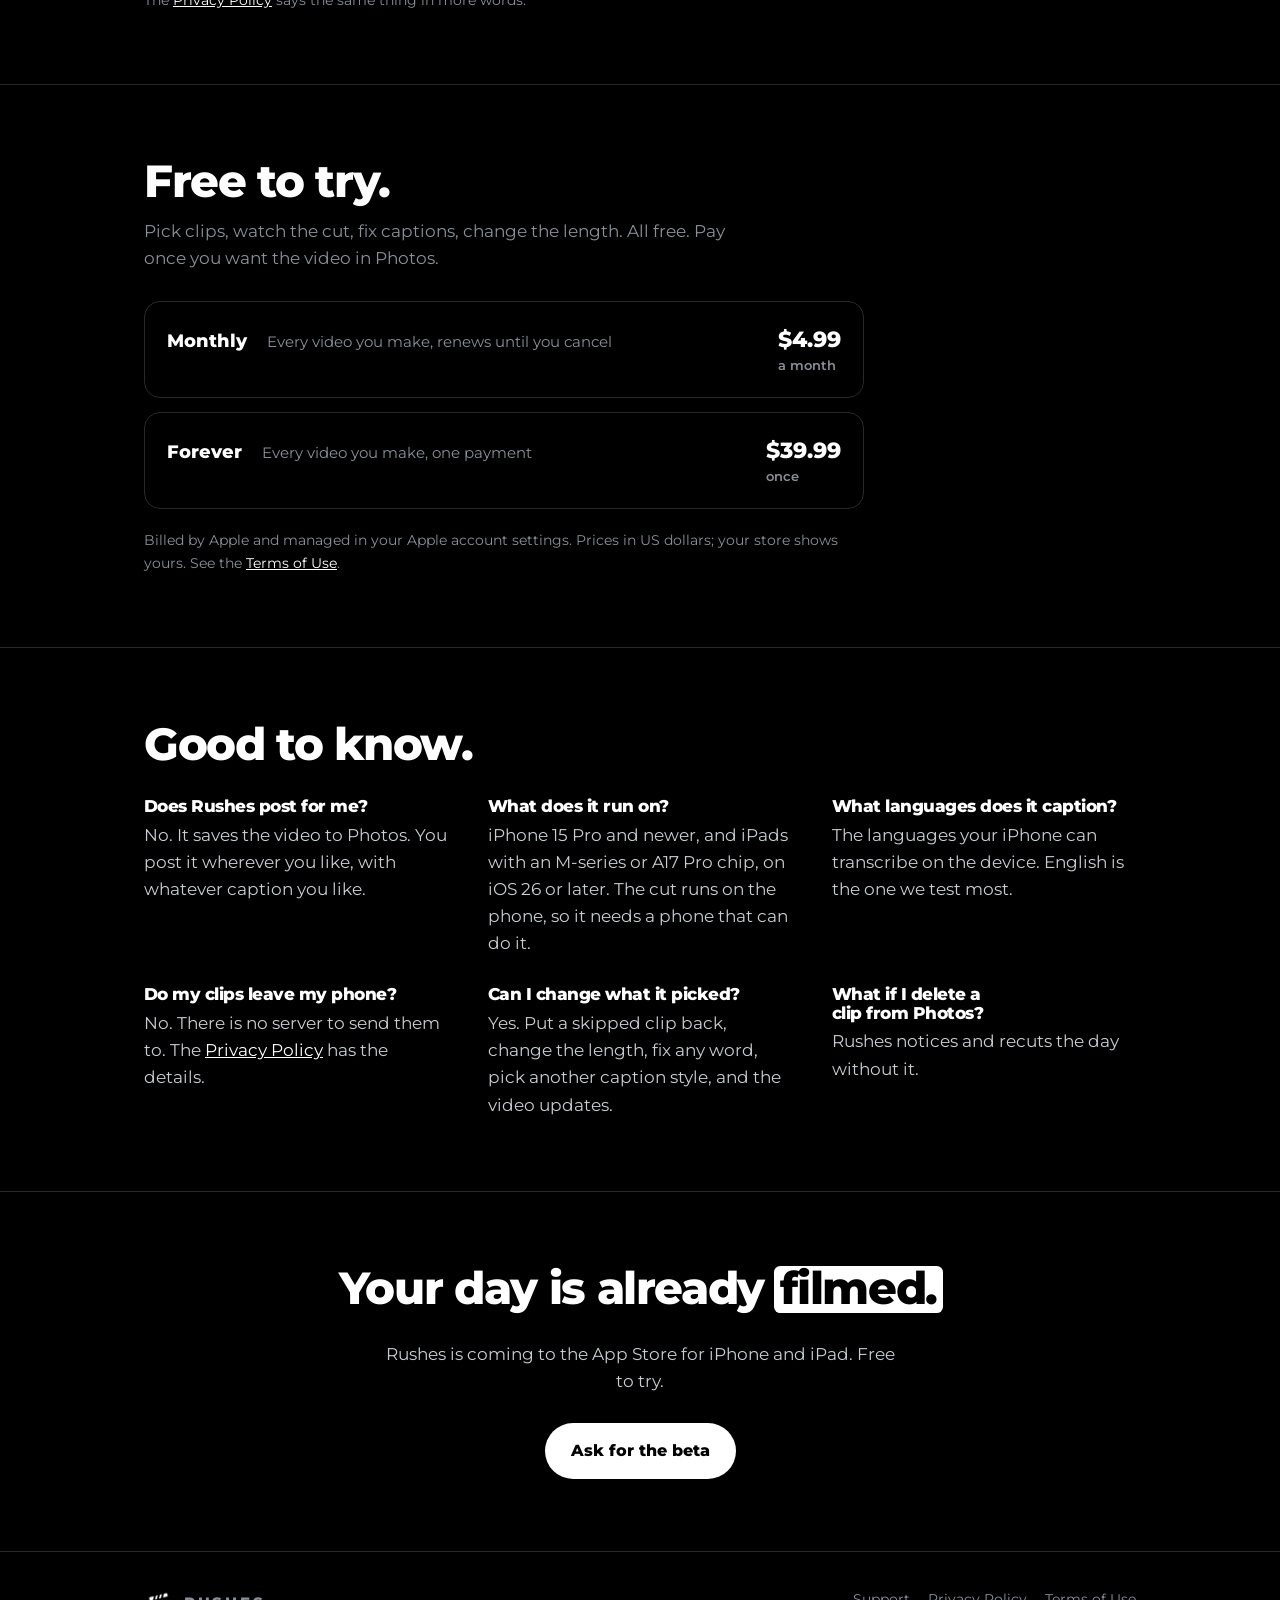
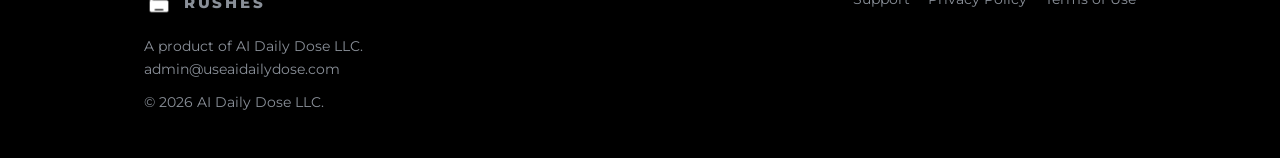
==== commit 6163d952: "Copy: step two is the wait, styles are not counted, no pricing line in the hero, purchases go throug" ====
--- a/index.html
+++ b/index.html
@@ -43,7 +43,6 @@
       <p class="lede">Pick the clips you filmed today. Rushes cuts them into one captioned video, on your phone, in the time it takes to make a coffee.</p>
       <div class="actions">
         <a class="btn" href="#get">Get Rushes</a>
-        <span class="free">Free to try. Pay once you want the video in Photos.</span>
       </div>
       <p class="define"><b>rushes</b> <i>noun, film.</i> The day's footage, watched back that night, before the cut.</p>
     </div>
@@ -63,9 +62,9 @@
         <p>Open Rushes and choose the clips from your day. They stay in Photos. Nothing is copied or uploaded.</p>
       </li>
       <li>
-        <img class="shot" src="/assets/cut.jpg" alt="Rushes reading 29 clips, with the note: stay on this screen, nothing leaves your phone" loading="lazy">
-        <h3>Rushes cuts</h3>
-        <p>Your phone listens to what you said, drops the dead air, the filler and the repeated takes, and captions every word that's left.</p>
+        <img class="shot" src="/assets/cut.jpg" alt="Rushes reading the clips, with the note: stay on this screen, nothing leaves your phone" loading="lazy">
+        <h3>Wait a minute</h3>
+        <p>Stay on the screen while your phone listens to what you said, drops the dead air and the repeated takes, and captions every word that's left. Nothing leaves your phone.</p>
       </li>
       <li>
         <img class="shot bottom" src="/assets/saved.jpg" alt="The finished video with captions, saved to Photos" loading="lazy">
@@ -79,7 +78,7 @@
 <section id="captions">
   <div class="wrap">
     <h2>Captions on every word <span class="hl">you say.</span></h2>
-    <ul class="styles" aria-label="The eight caption styles">
+    <ul class="styles" aria-label="Caption styles">
       <li><span class="cue plain">Spend the day</span><small>Plain</small></li>
       <li><span class="cue bold">Spend the day</span><small>Bold</small></li>
       <li><span class="cue punch">Spend the <em>day</em></span><small>Punch</small></li>
@@ -92,7 +91,7 @@
     <div class="cap-in">
     <img class="shot fix" src="/assets/fix.jpg" alt="Tapping a caption word opens a sheet to retype it, with Hear it to play that moment" loading="lazy">
     <dl class="feats">
-      <div><dt>Eight styles</dt><dd>Plain, Bold, Punch, Box, Pop, Card, Hand or Serif. Or none. Pick one and the whole video changes.</dd></div>
+      <div><dt>Caption styles</dt><dd>From plain to loud, handwritten to serif. Or none. Pick one and the whole video changes.</dd></div>
       <div><dt>Tap a word to fix it</dt><dd>A friend's name came out wrong? Tap it, type it, done. Everywhere it appears.</dd></div>
       <div><dt>Choose the length</dt><dd>The whole day, or about a minute of it. Rushes keeps the best parts and tells you what it skipped.</dd></div>
       <div><dt>Put a clip back</dt><dd>Rushes skipped something you wanted? Put it back in one tap.</dd></div>
@@ -117,7 +116,7 @@
         <h3>Sent anywhere</h3>
         <ul>
           <li><strong>Nothing.</strong> Rushes has no server, no sign-in and no analytics.</li>
-          <li>Purchases go through Apple, like any app.</li>
+          <li>Purchases go through Apple.</li>
         </ul>
       </div>
     </div>
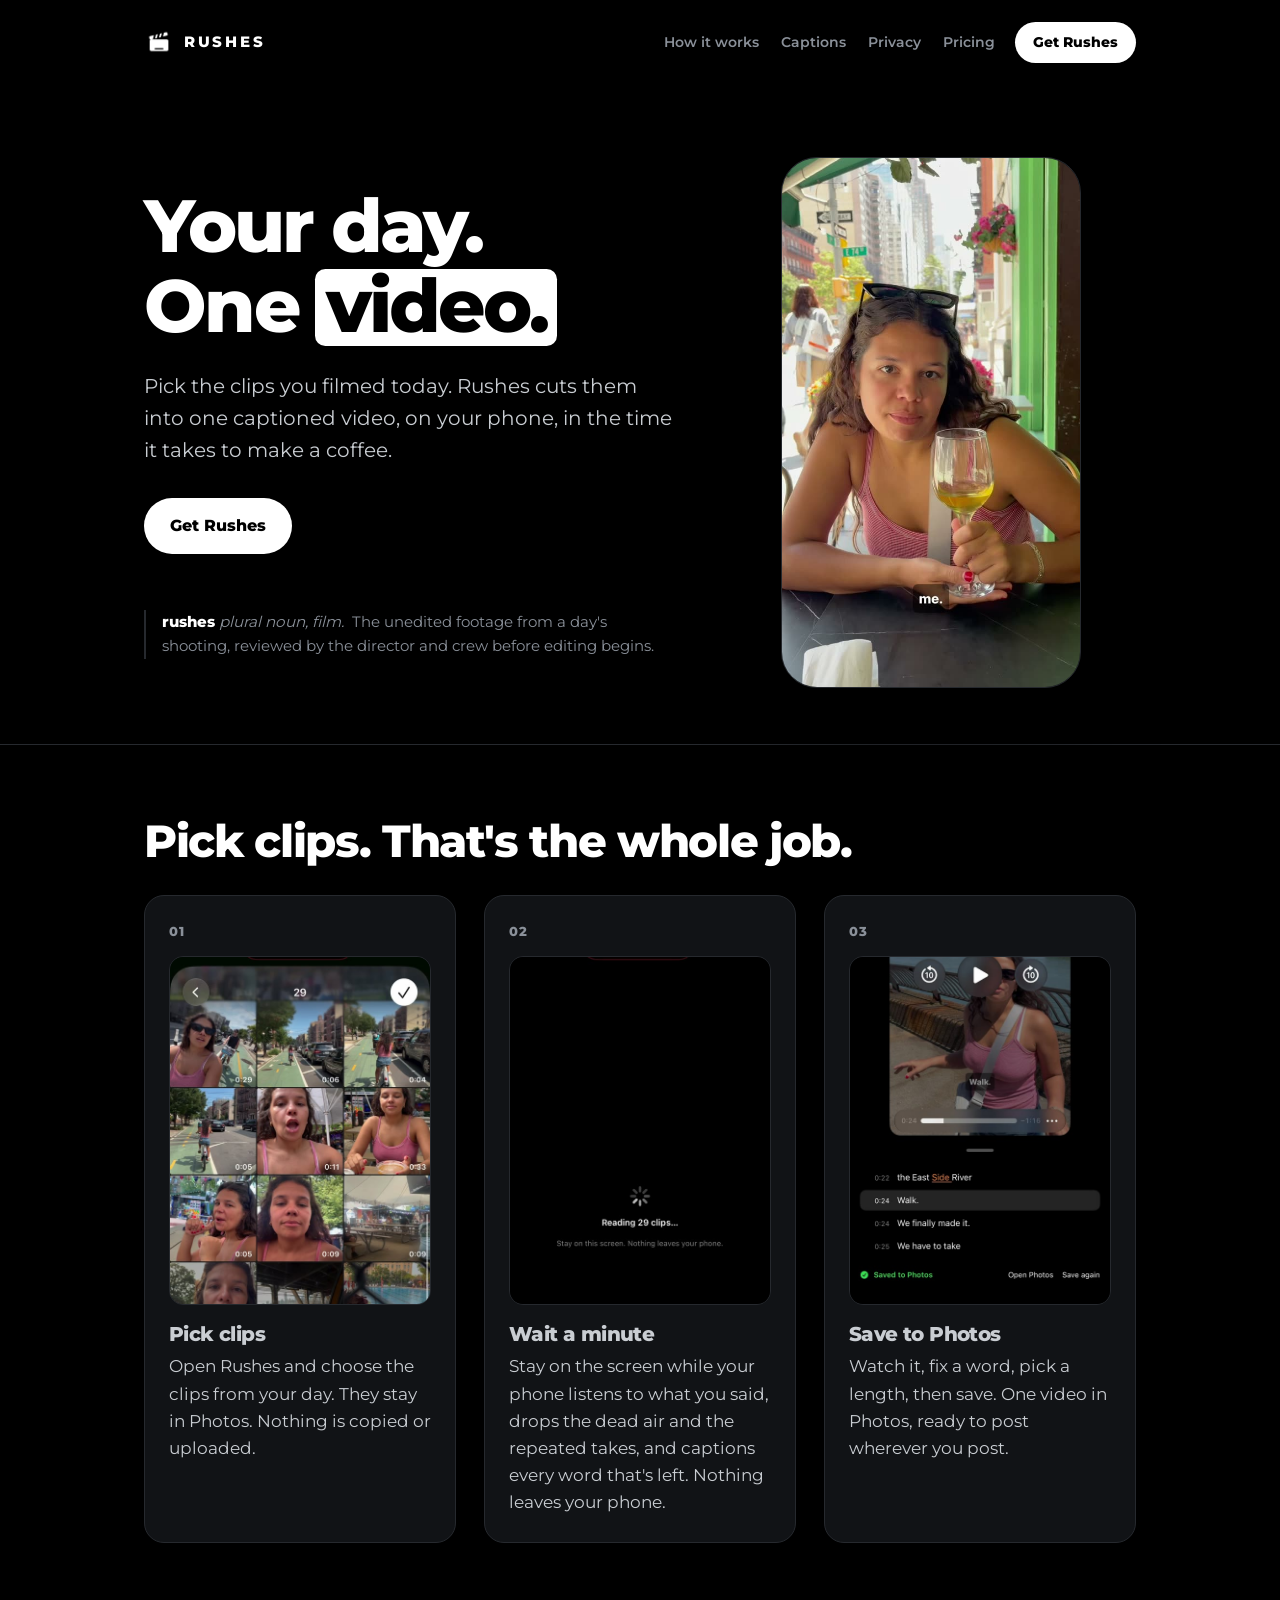
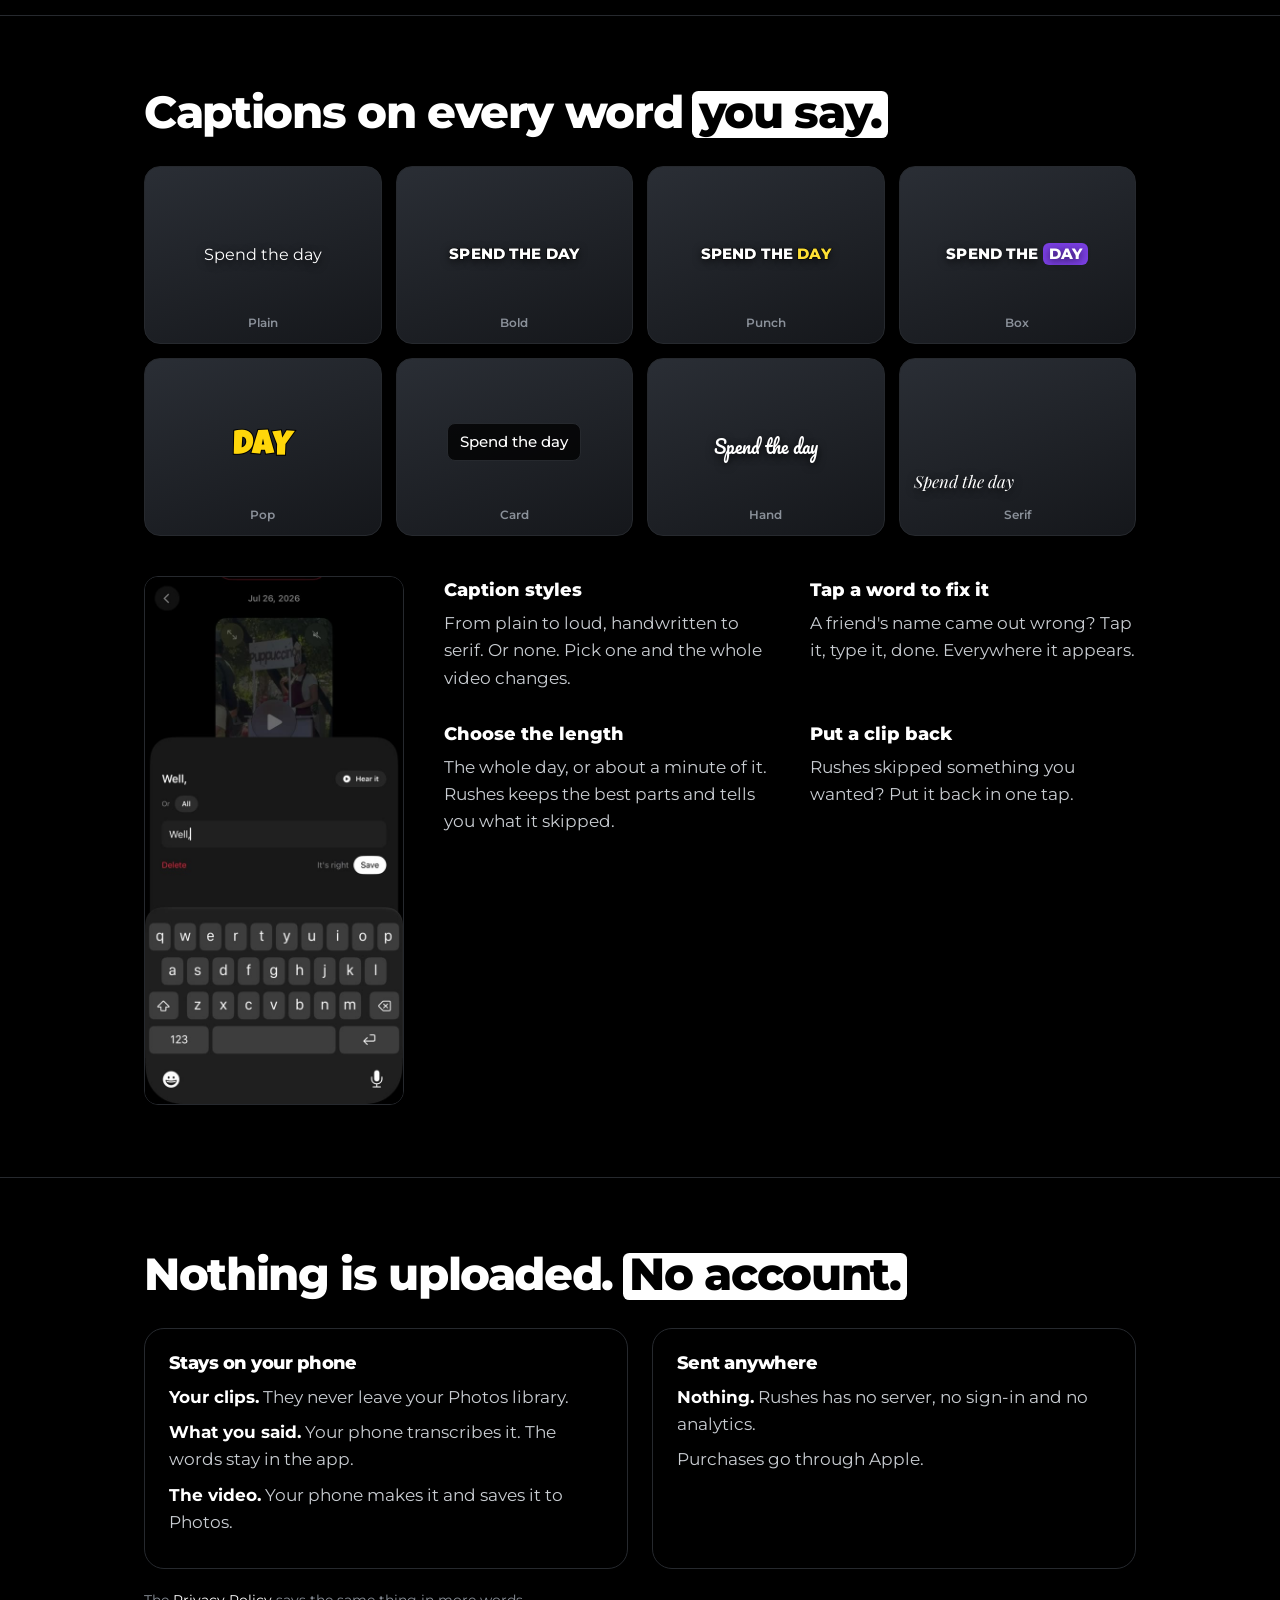
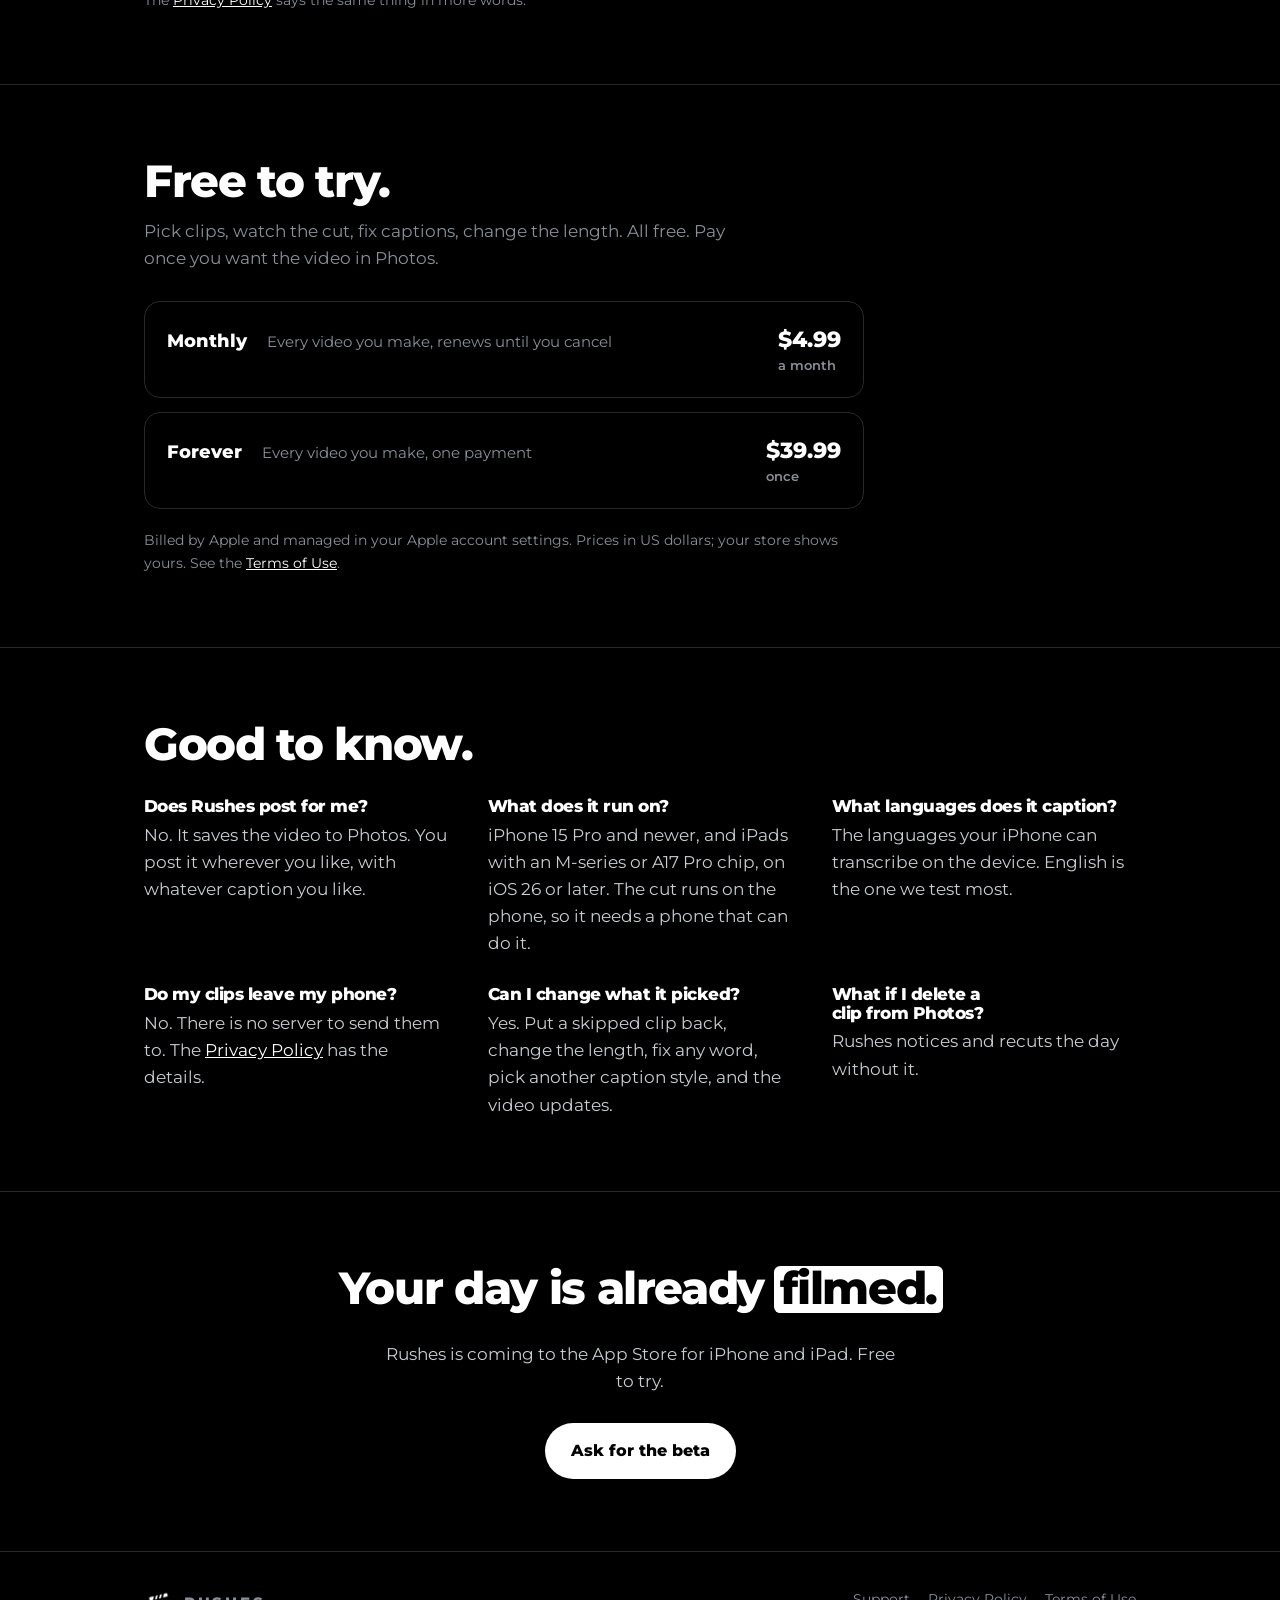
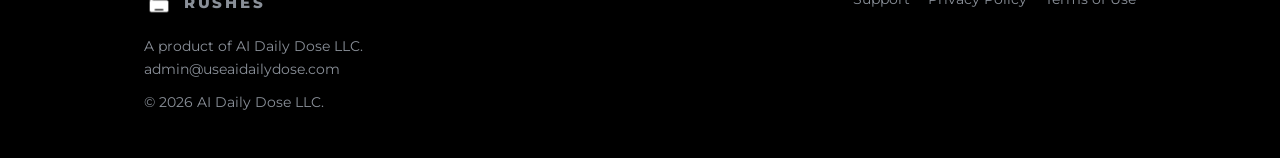
==== commit eb48004d: "The definition reads like the dictionary's" ====
--- a/index.html
+++ b/index.html
@@ -44,7 +44,7 @@
       <div class="actions">
         <a class="btn" href="#get">Get Rushes</a>
       </div>
-      <p class="define"><b>rushes</b> <i>noun, film.</i> The day's footage, watched back that night, before the cut.</p>
+      <p class="define"><b>rushes</b> <i>plural noun, film.</i> The unedited footage from a day's shooting, reviewed by the director and crew before editing begins.</p>
     </div>
     <div class="phone">
       <video src="/assets/hero.mp4" poster="/assets/hero-poster.jpg" autoplay muted loop playsinline preload="metadata" aria-label="A finished Rushes video: a day in New York with captions on every word"></video>
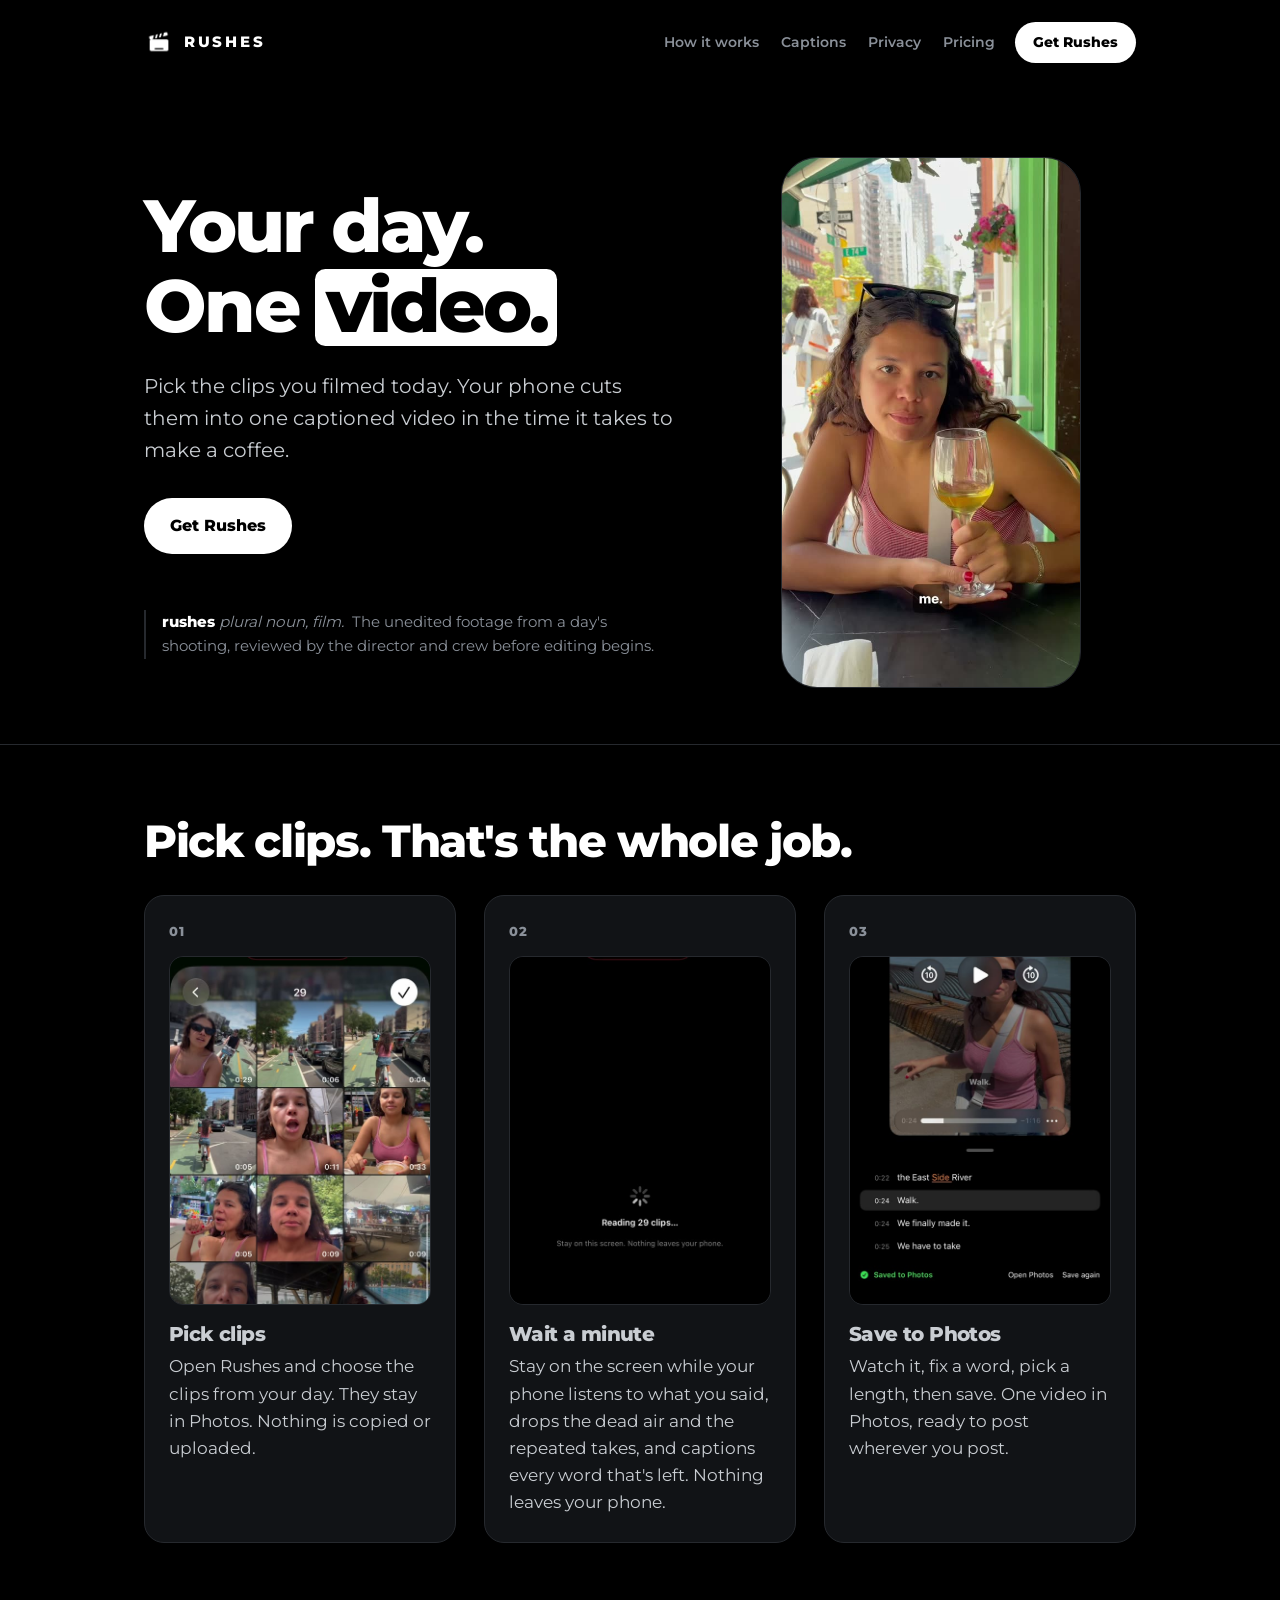
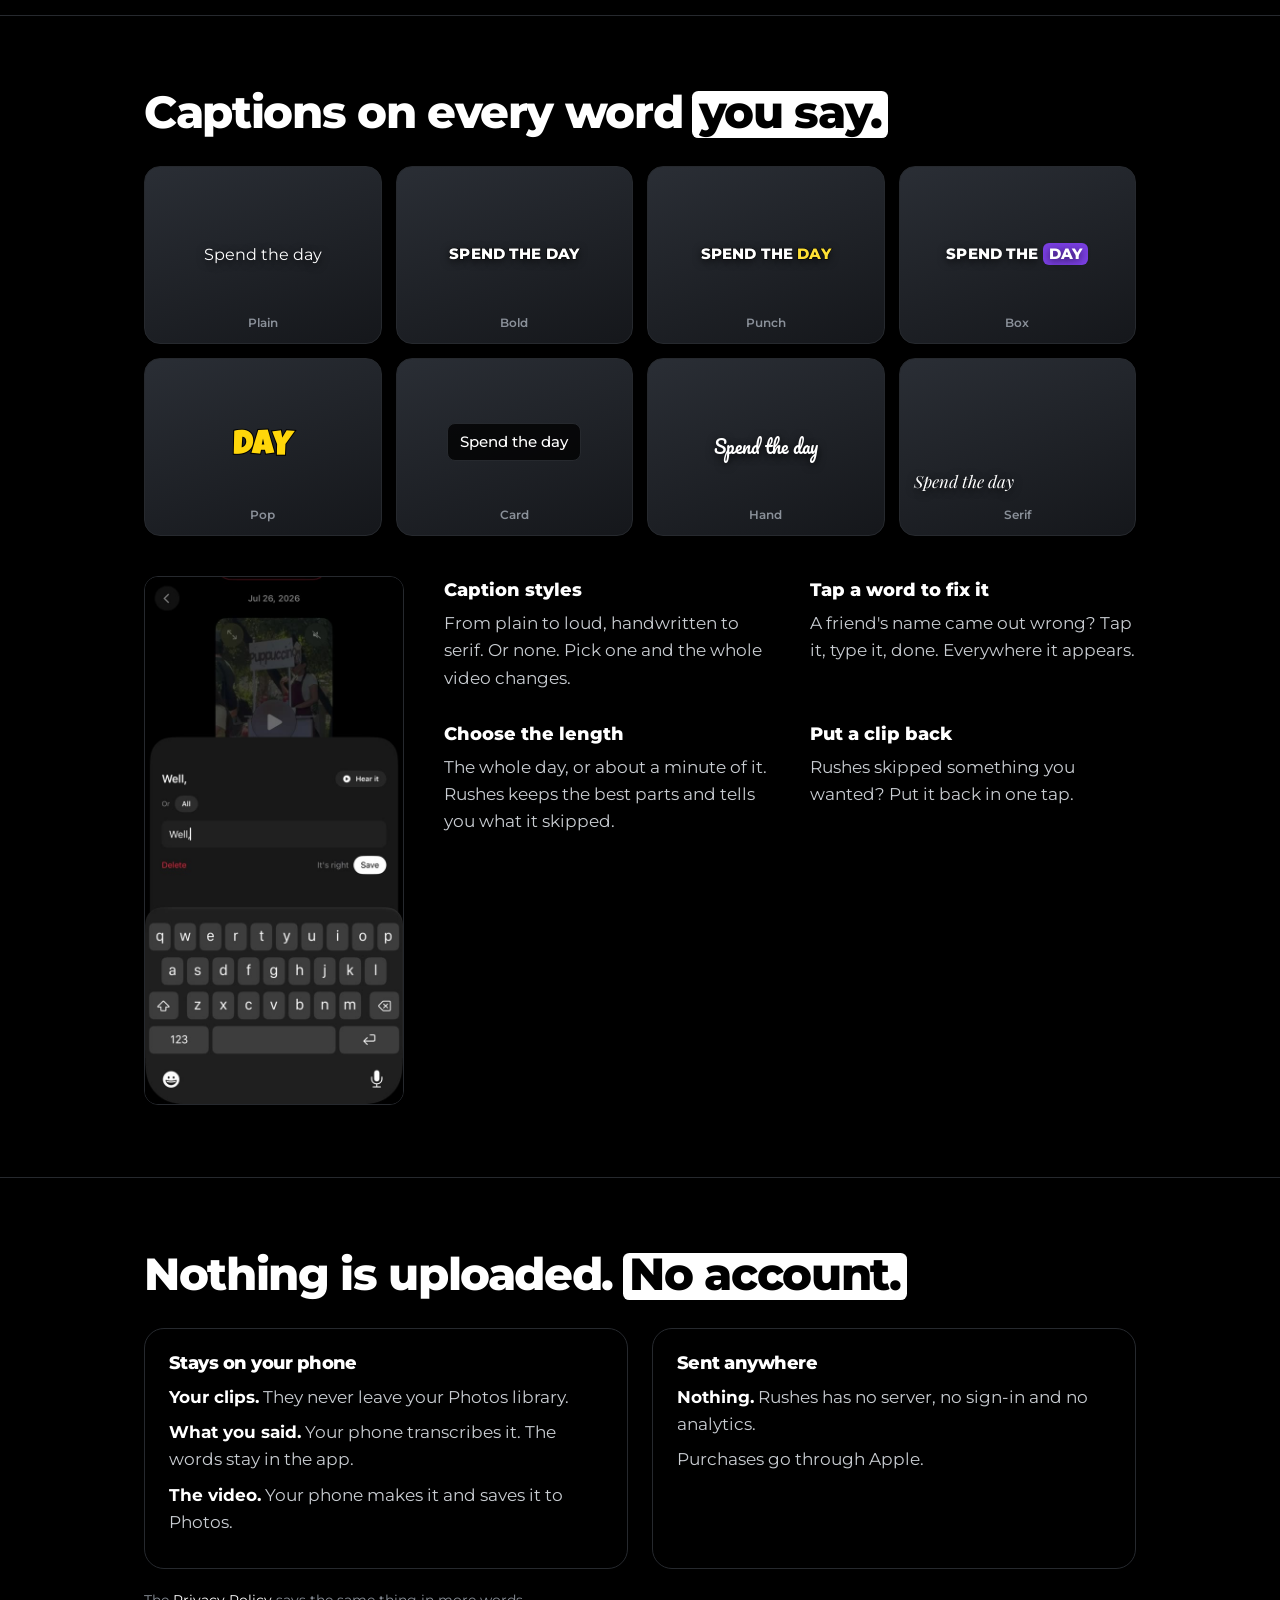
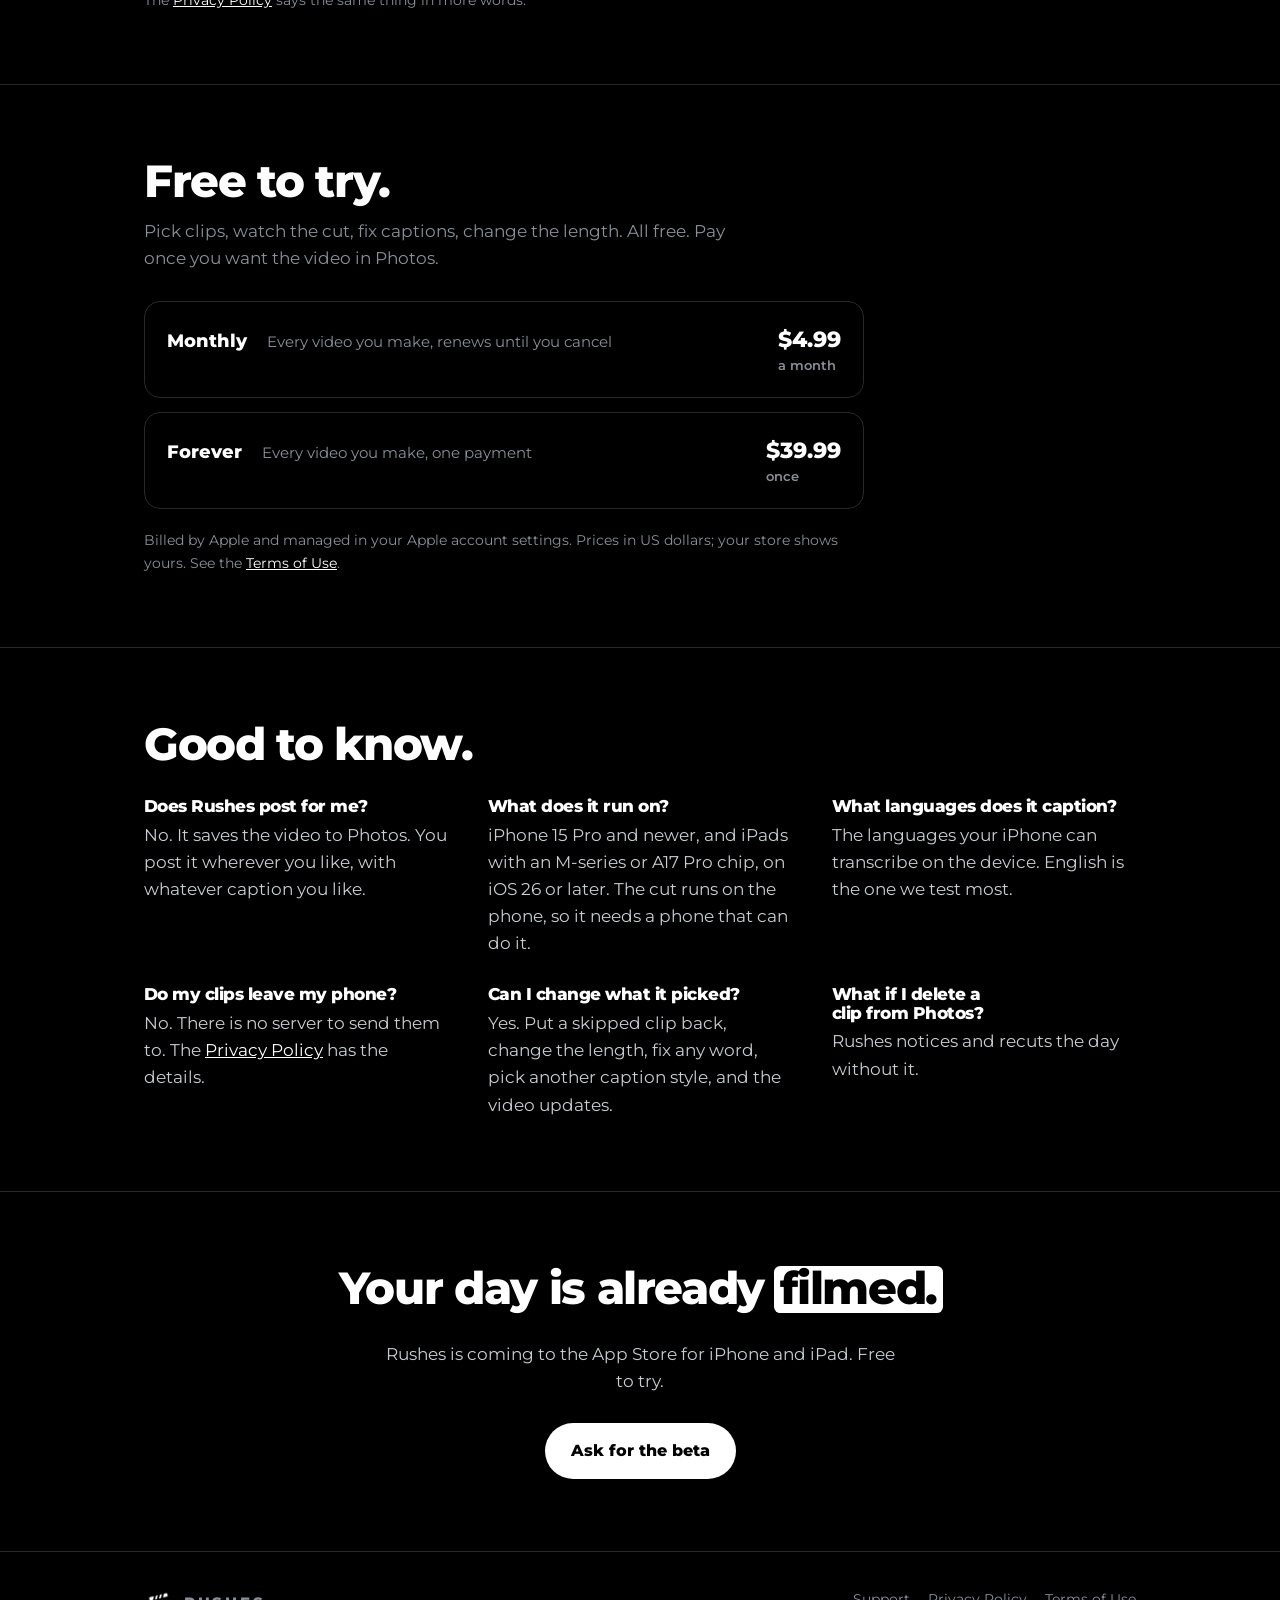
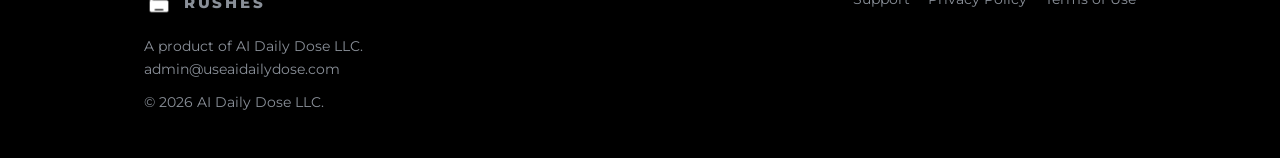
==== commit ad928f72: "Your phone cuts them, not Rushes" ====
--- a/index.html
+++ b/index.html
@@ -4,10 +4,10 @@
 <meta charset="UTF-8">
 <meta name="viewport" content="width=device-width, initial-scale=1.0">
 <title>Rushes. Your day. One video.</title>
-<meta name="description" content="Pick the clips you filmed today. Rushes cuts them into one captioned video on your phone. Nothing is uploaded, no account.">
+<meta name="description" content="Pick the clips you filmed today. Your phone cuts them into one captioned video. Nothing is uploaded, no account.">
 <meta name="theme-color" content="#000000">
 <meta property="og:title" content="Rushes. Your day. One video.">
-<meta property="og:description" content="Pick the clips you filmed today. Rushes cuts them into one captioned video on your phone. Nothing is uploaded, no account.">
+<meta property="og:description" content="Pick the clips you filmed today. Your phone cuts them into one captioned video. Nothing is uploaded, no account.">
 <meta property="og:type" content="website">
 <meta property="og:url" content="https://rushesapp.com/">
 <meta property="og:image" content="https://rushesapp.com/icon.png">
@@ -40,7 +40,7 @@
   <div class="wrap hero-in">
     <div>
       <h1 class="cap">Your day.<br>One <span class="hl">video.</span></h1>
-      <p class="lede">Pick the clips you filmed today. Rushes cuts them into one captioned video, on your phone, in the time it takes to make a coffee.</p>
+      <p class="lede">Pick the clips you filmed today. Your phone cuts them into one captioned video in the time it takes to make a coffee.</p>
       <div class="actions">
         <a class="btn" href="#get">Get Rushes</a>
       </div>
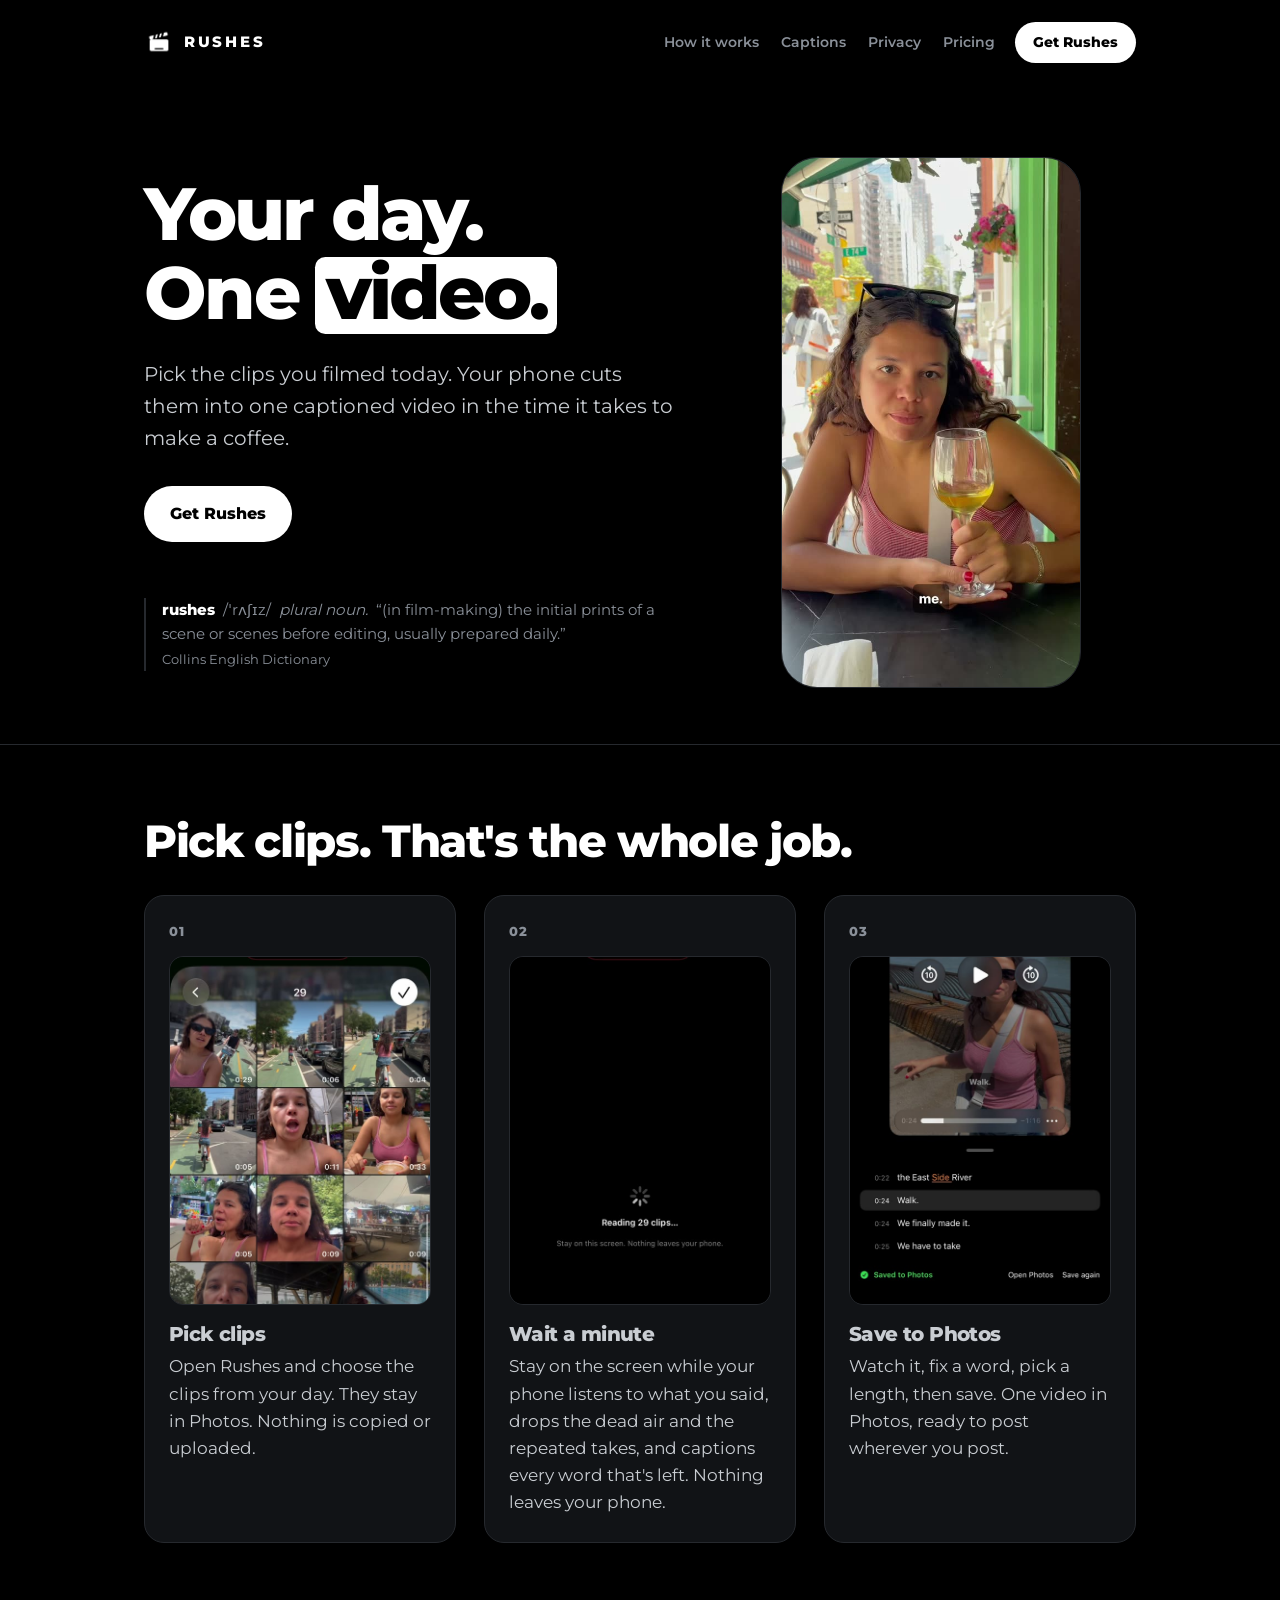
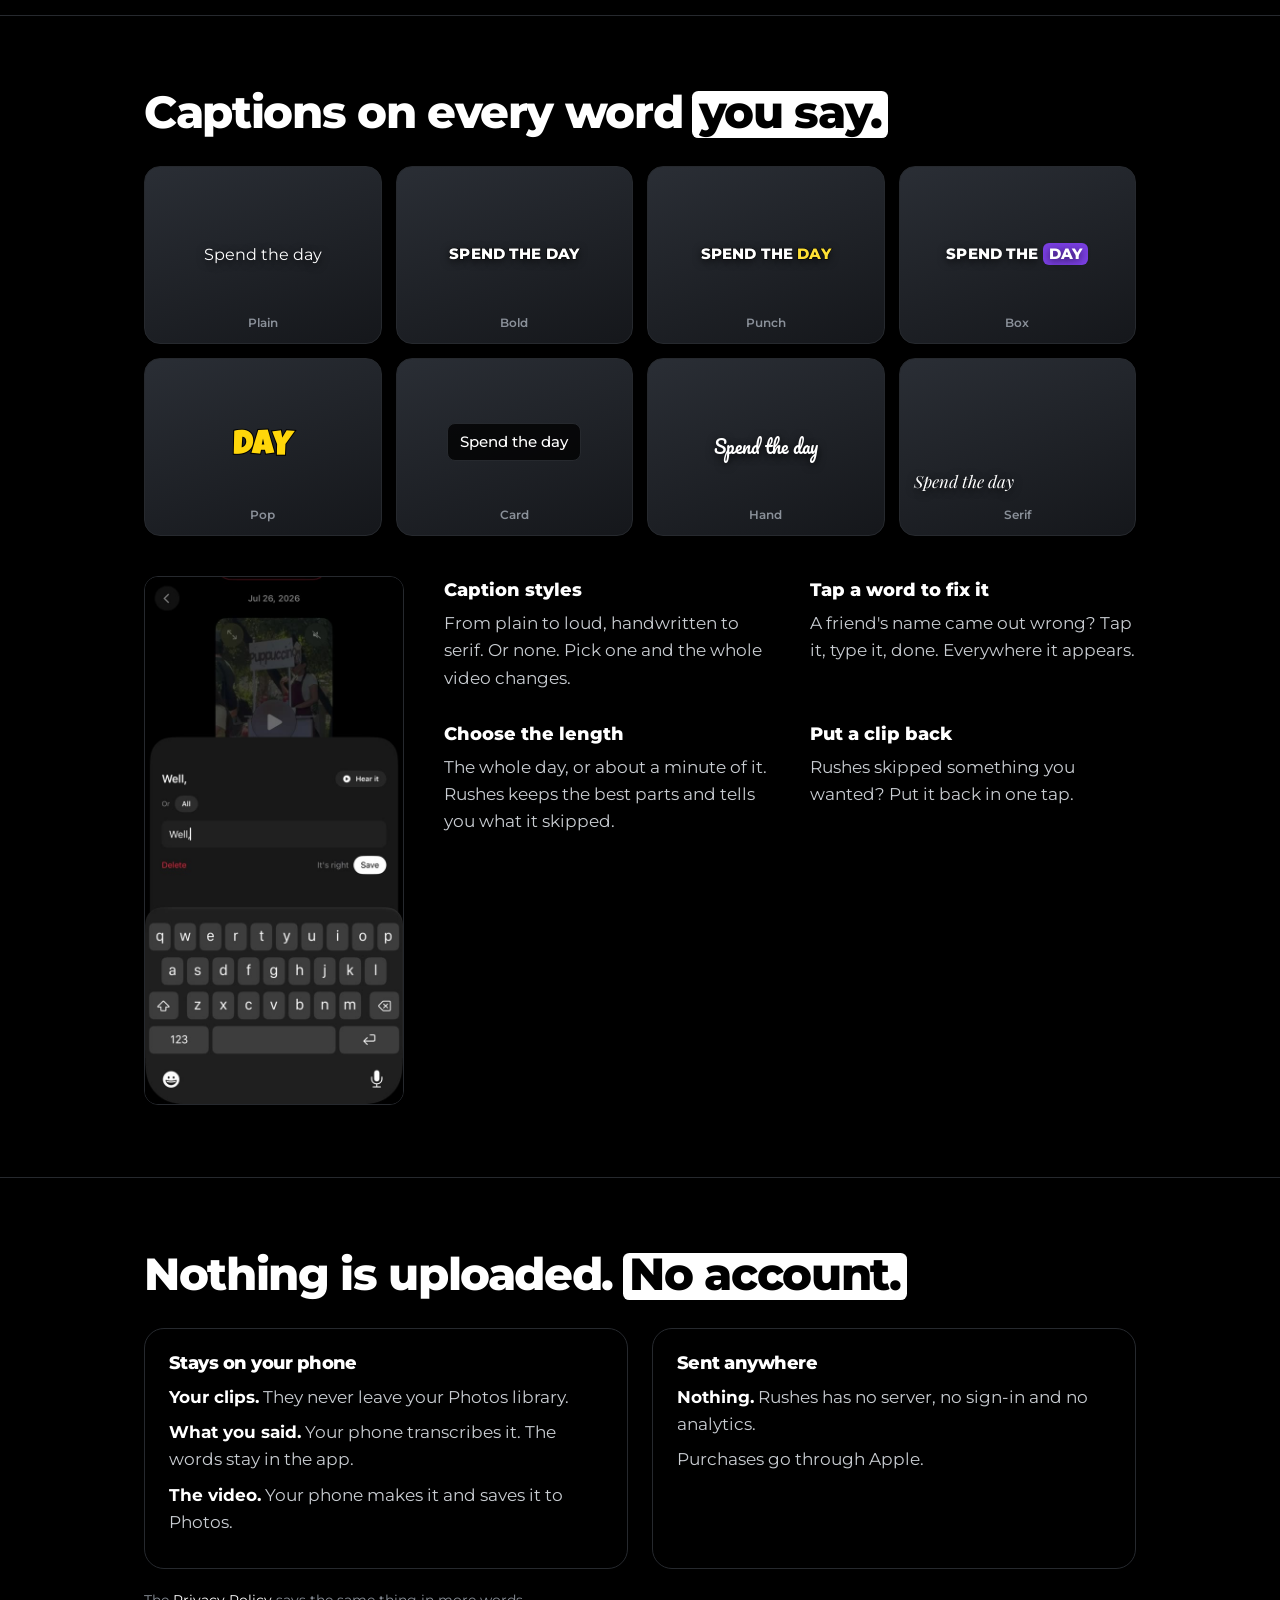
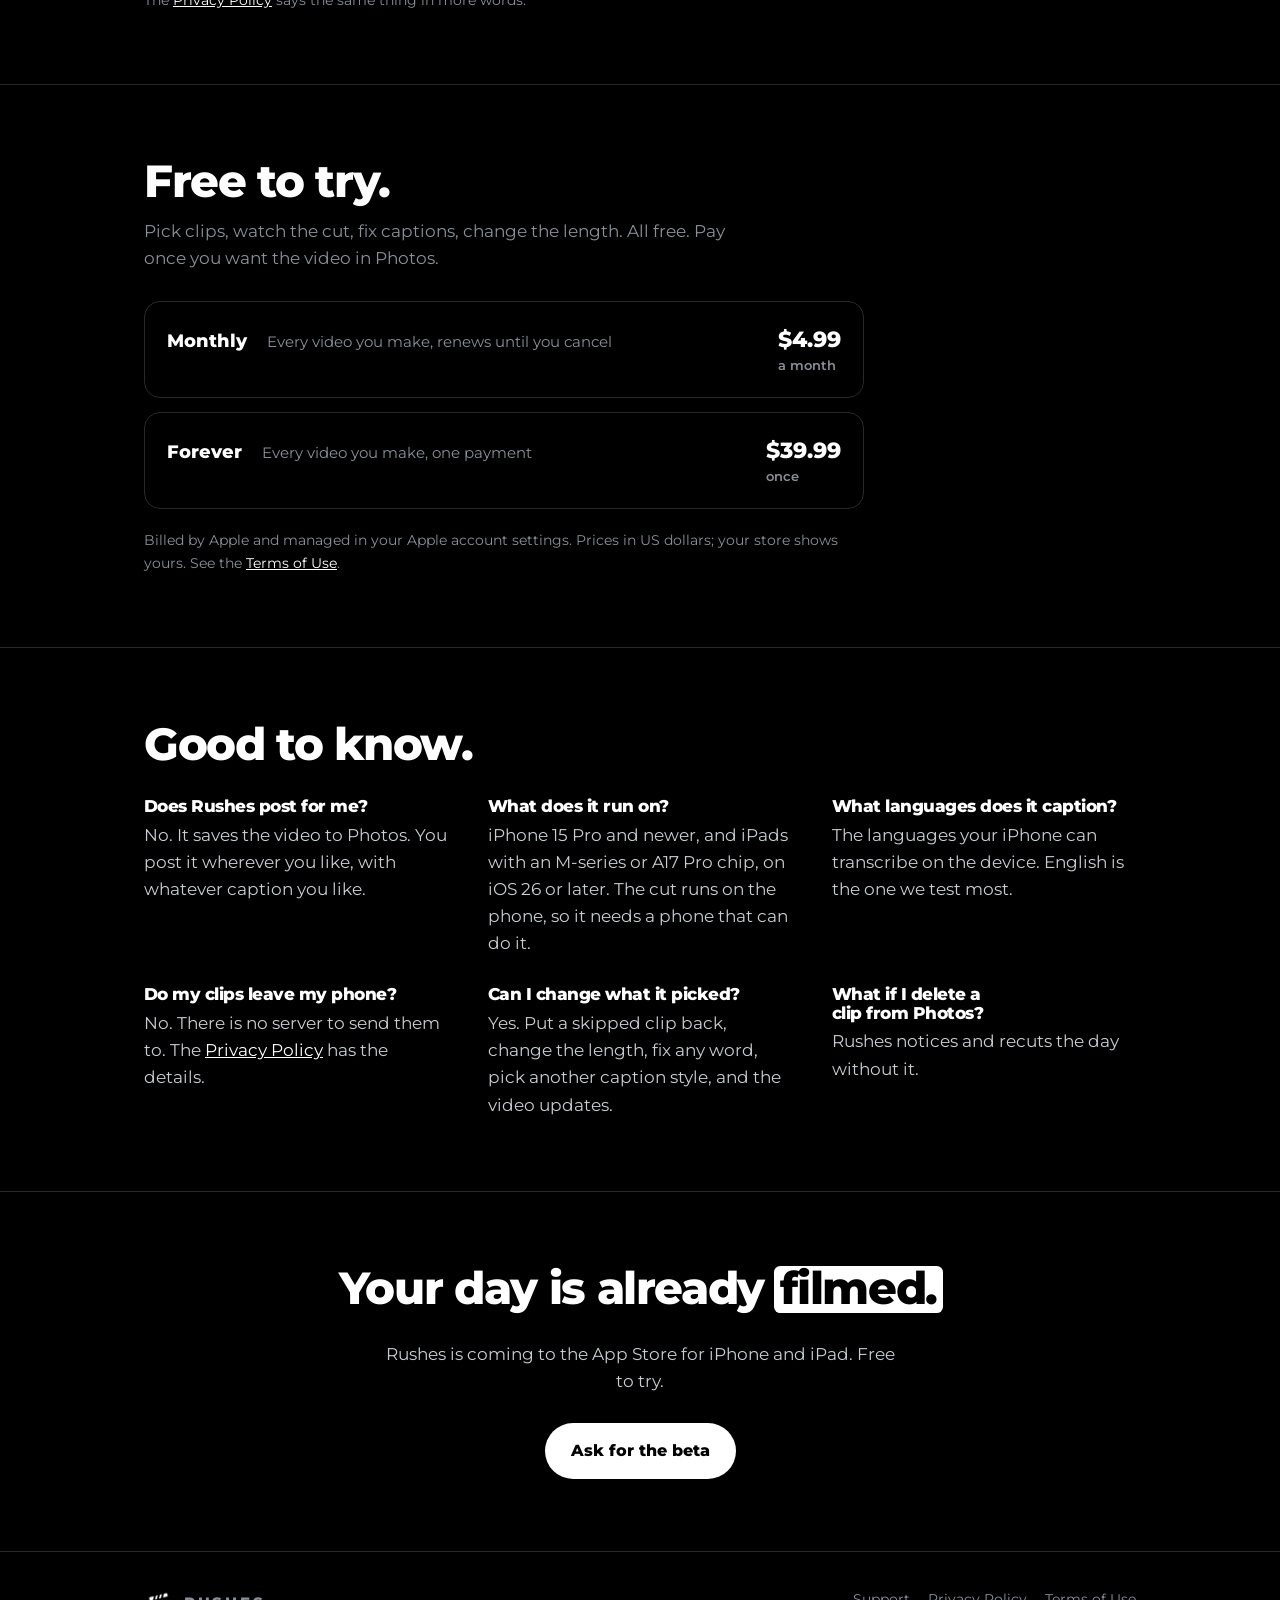
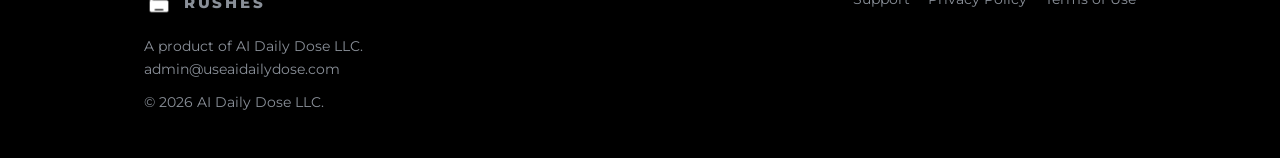
==== commit 4a99ce45: "The definition is Collins's, credited" ====
--- a/index.html
+++ b/index.html
@@ -19,7 +19,7 @@
 <link rel="preconnect" href="https://fonts.googleapis.com">
 <link rel="preconnect" href="https://fonts.gstatic.com" crossorigin>
 <link href="https://fonts.googleapis.com/css2?family=Luckiest+Guy&family=Pacifico&family=Playfair+Display:ital@1&display=swap" rel="stylesheet">
-<link rel="stylesheet" href="/style.css?v=6">
+<link rel="stylesheet" href="/style.css?v=7">
 </head>
 <body>
 
@@ -44,7 +44,7 @@
       <div class="actions">
         <a class="btn" href="#get">Get Rushes</a>
       </div>
-      <p class="define"><b>rushes</b> <i>plural noun, film.</i> The unedited footage from a day's shooting, reviewed by the director and crew before editing begins.</p>
+      <p class="define"><b>rushes</b> <span class="ipa">/ˈrʌʃɪz/</span> <i>plural noun.</i> “(in film-making) the initial prints of a scene or scenes before editing, usually prepared daily.” <small>Collins English Dictionary</small></p>
     </div>
     <div class="phone">
       <video src="/assets/hero.mp4" poster="/assets/hero-poster.jpg" autoplay muted loop playsinline preload="metadata" aria-label="A finished Rushes video: a day in New York with captions on every word"></video>
--- a/style.css
+++ b/style.css
@@ -43,6 +43,8 @@
 .define { margin-top: 56px; padding-left: 16px; border-left: 2px solid var(--line); color: var(--muted); font-size: .95rem; max-width: 520px; }
 .define b { color: var(--ink); font-weight: 800; }
 .define i { color: var(--muted); font-weight: 400; margin-right: 4px; }
+.define .ipa { color: var(--muted); margin: 0 4px; }
+.define small { display: block; margin-top: 4px; font-size: .8rem; color: var(--muted); }
 
 /* The eight caption styles, drawn the way the app's style picker shows them */
 .styles { list-style: none; display: grid; grid-template-columns: repeat(4, 1fr); gap: 14px; margin-bottom: 40px; }
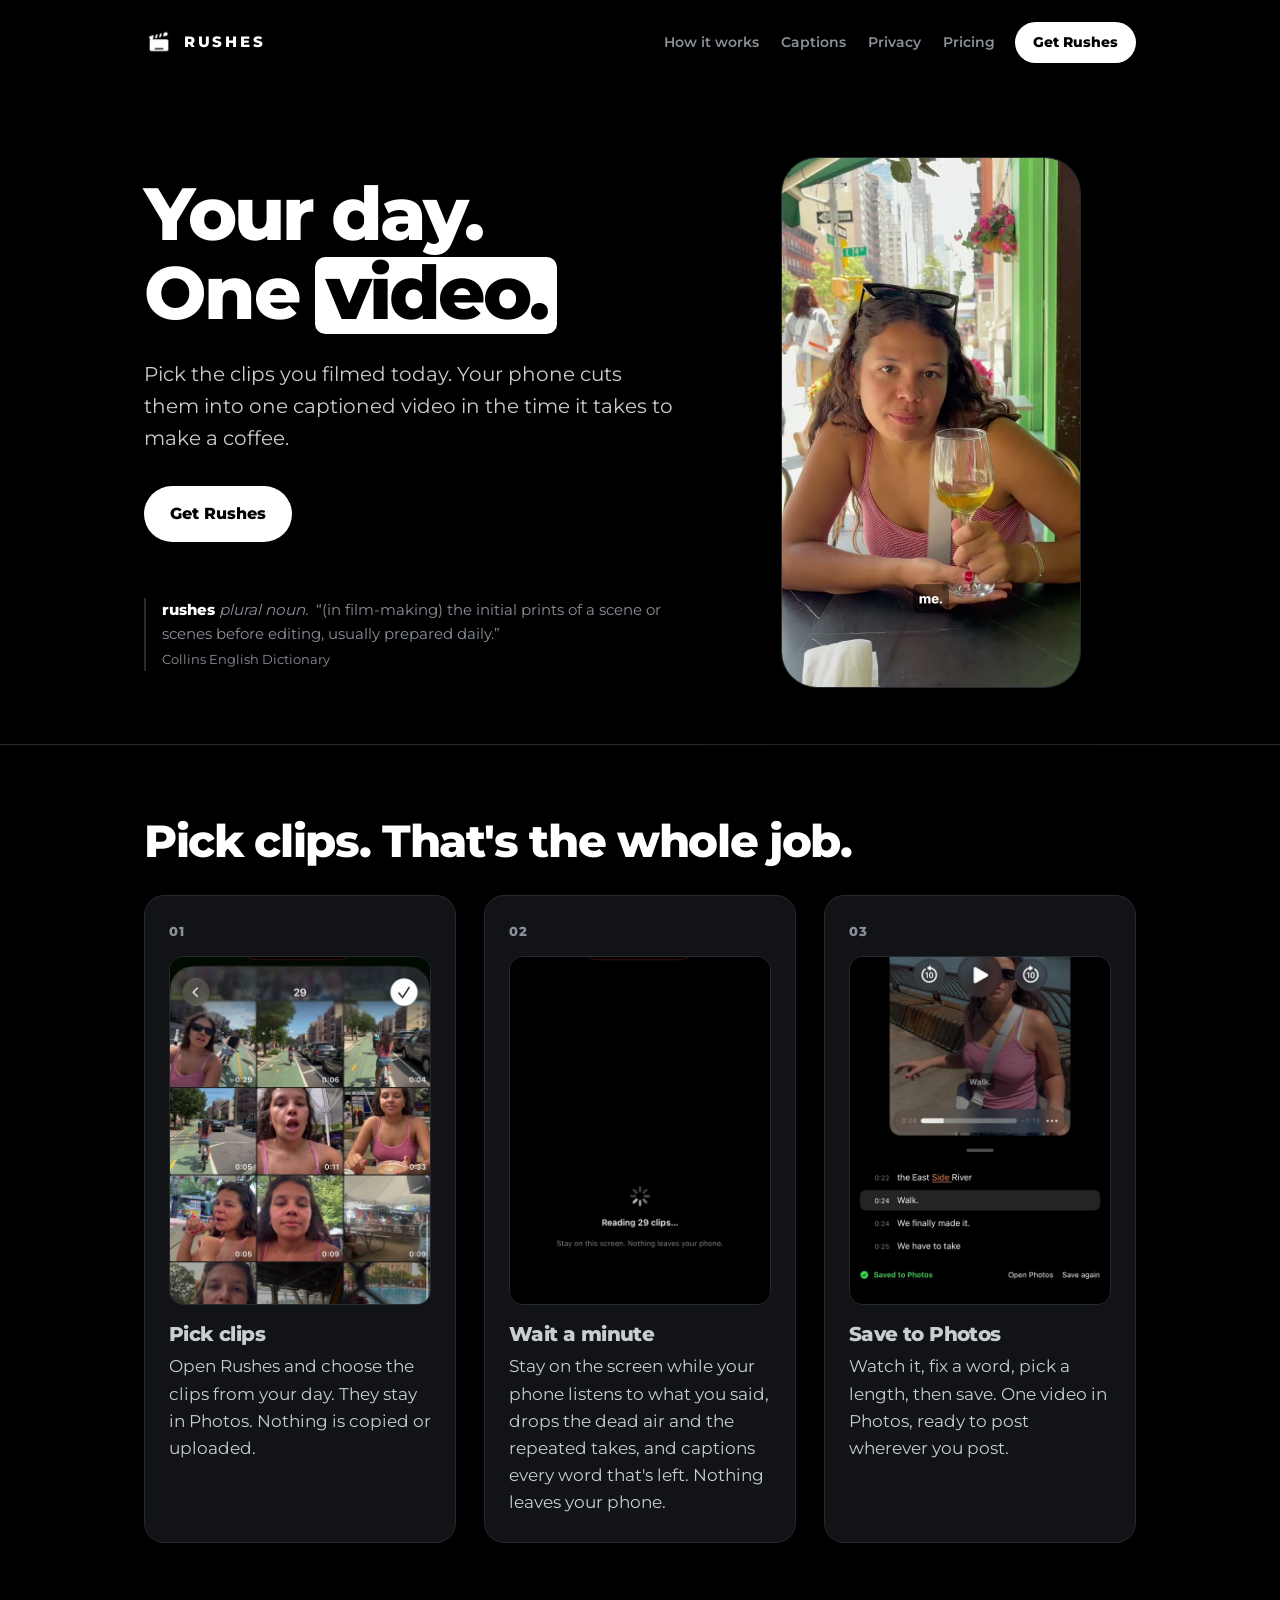
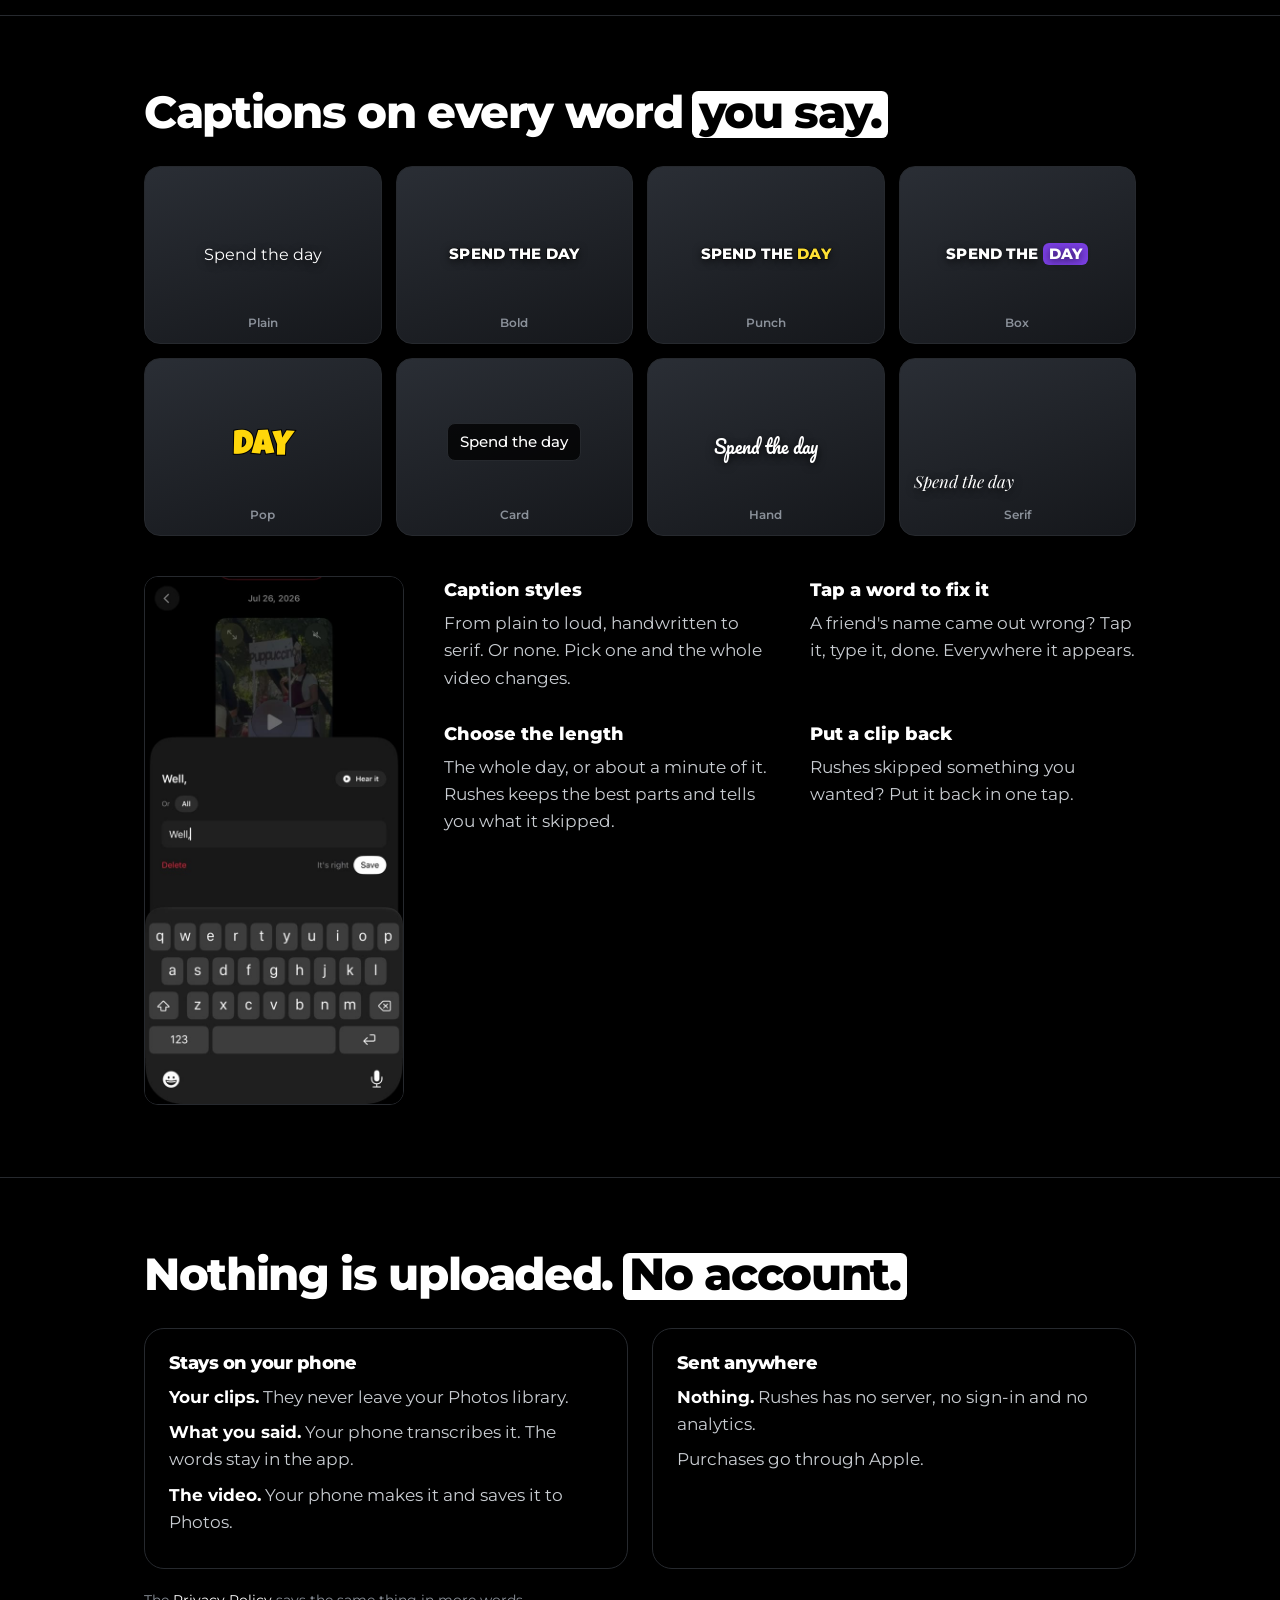
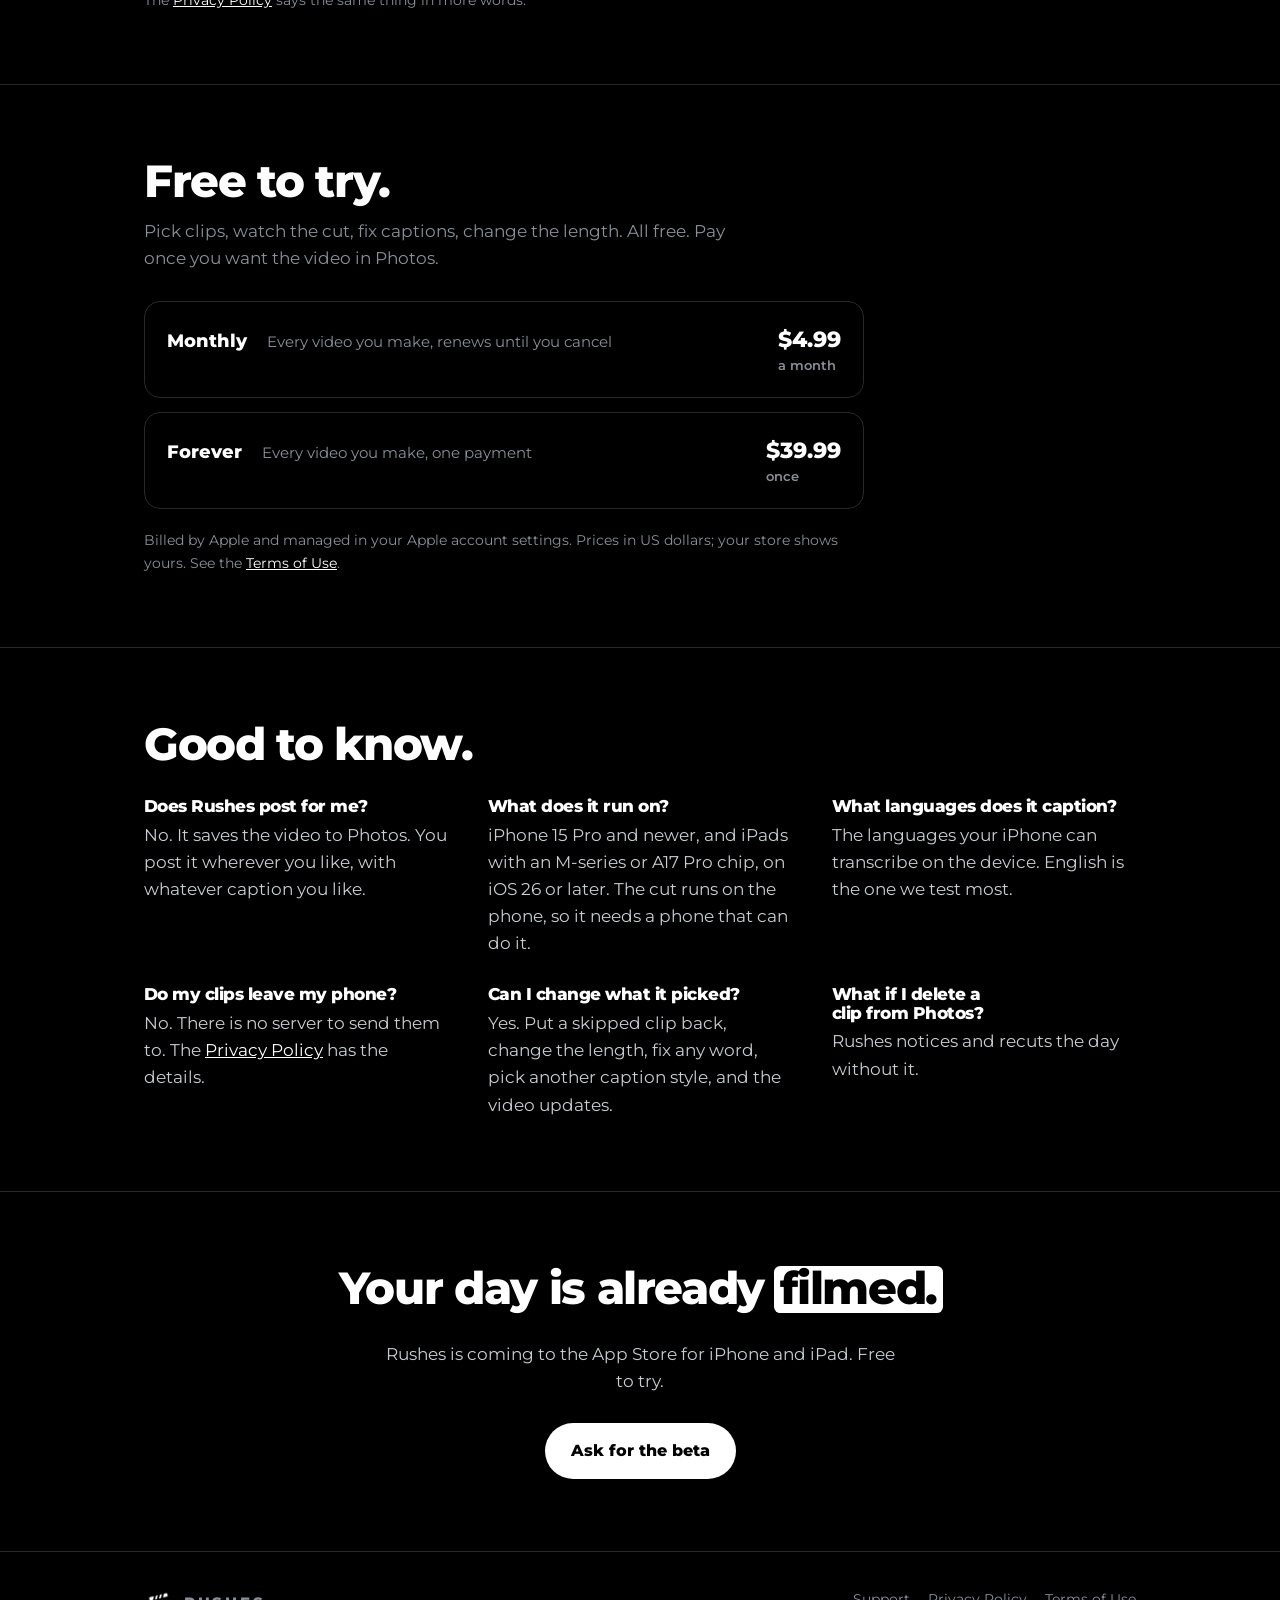
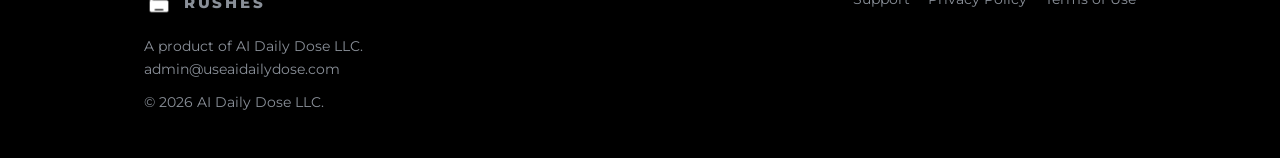
==== commit 79bdf76f: "No pronunciation" ====
--- a/index.html
+++ b/index.html
@@ -44,7 +44,7 @@
       <div class="actions">
         <a class="btn" href="#get">Get Rushes</a>
       </div>
-      <p class="define"><b>rushes</b> <span class="ipa">/ˈrʌʃɪz/</span> <i>plural noun.</i> “(in film-making) the initial prints of a scene or scenes before editing, usually prepared daily.” <small>Collins English Dictionary</small></p>
+      <p class="define"><b>rushes</b> <i>plural noun.</i> “(in film-making) the initial prints of a scene or scenes before editing, usually prepared daily.” <small>Collins English Dictionary</small></p>
     </div>
     <div class="phone">
       <video src="/assets/hero.mp4" poster="/assets/hero-poster.jpg" autoplay muted loop playsinline preload="metadata" aria-label="A finished Rushes video: a day in New York with captions on every word"></video>
--- a/style.css
+++ b/style.css
@@ -43,7 +43,6 @@
 .define { margin-top: 56px; padding-left: 16px; border-left: 2px solid var(--line); color: var(--muted); font-size: .95rem; max-width: 520px; }
 .define b { color: var(--ink); font-weight: 800; }
 .define i { color: var(--muted); font-weight: 400; margin-right: 4px; }
-.define .ipa { color: var(--muted); margin: 0 4px; }
 .define small { display: block; margin-top: 4px; font-size: .8rem; color: var(--muted); }
 
 /* The eight caption styles, drawn the way the app's style picker shows them */
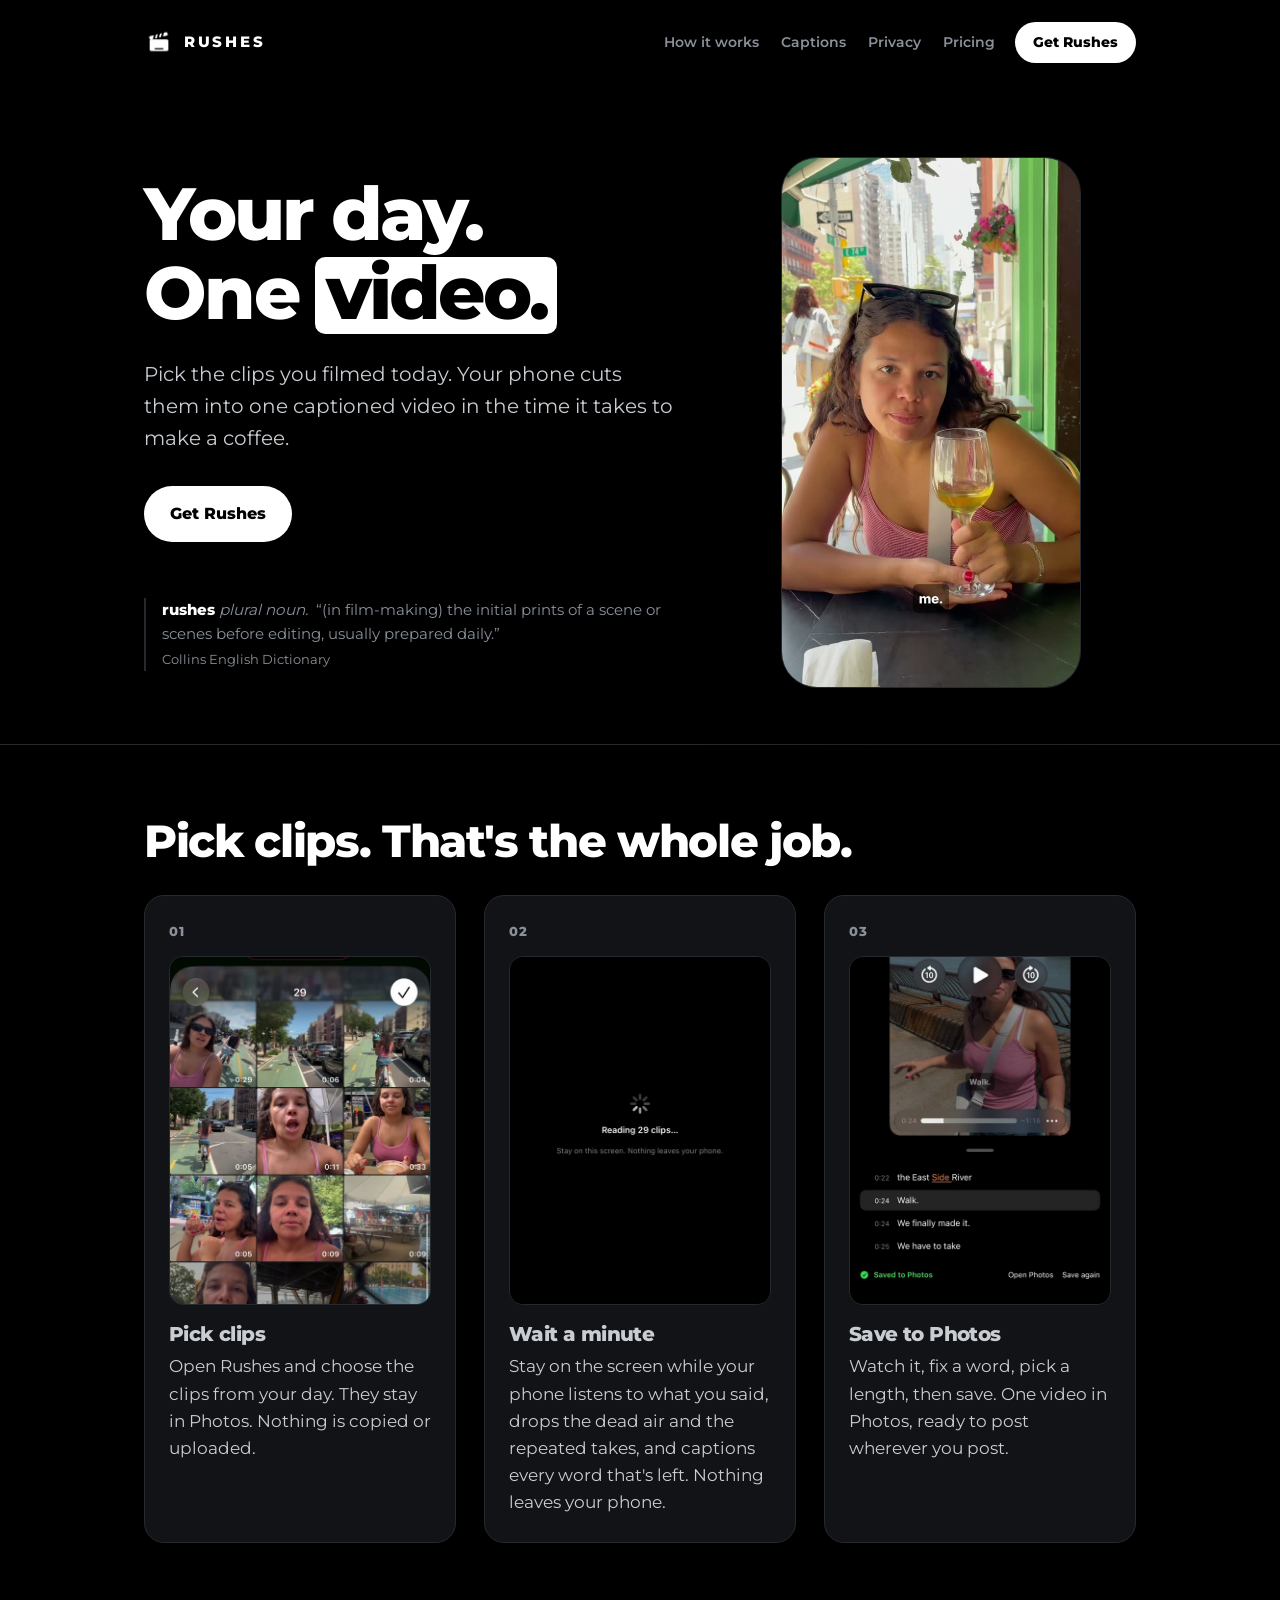
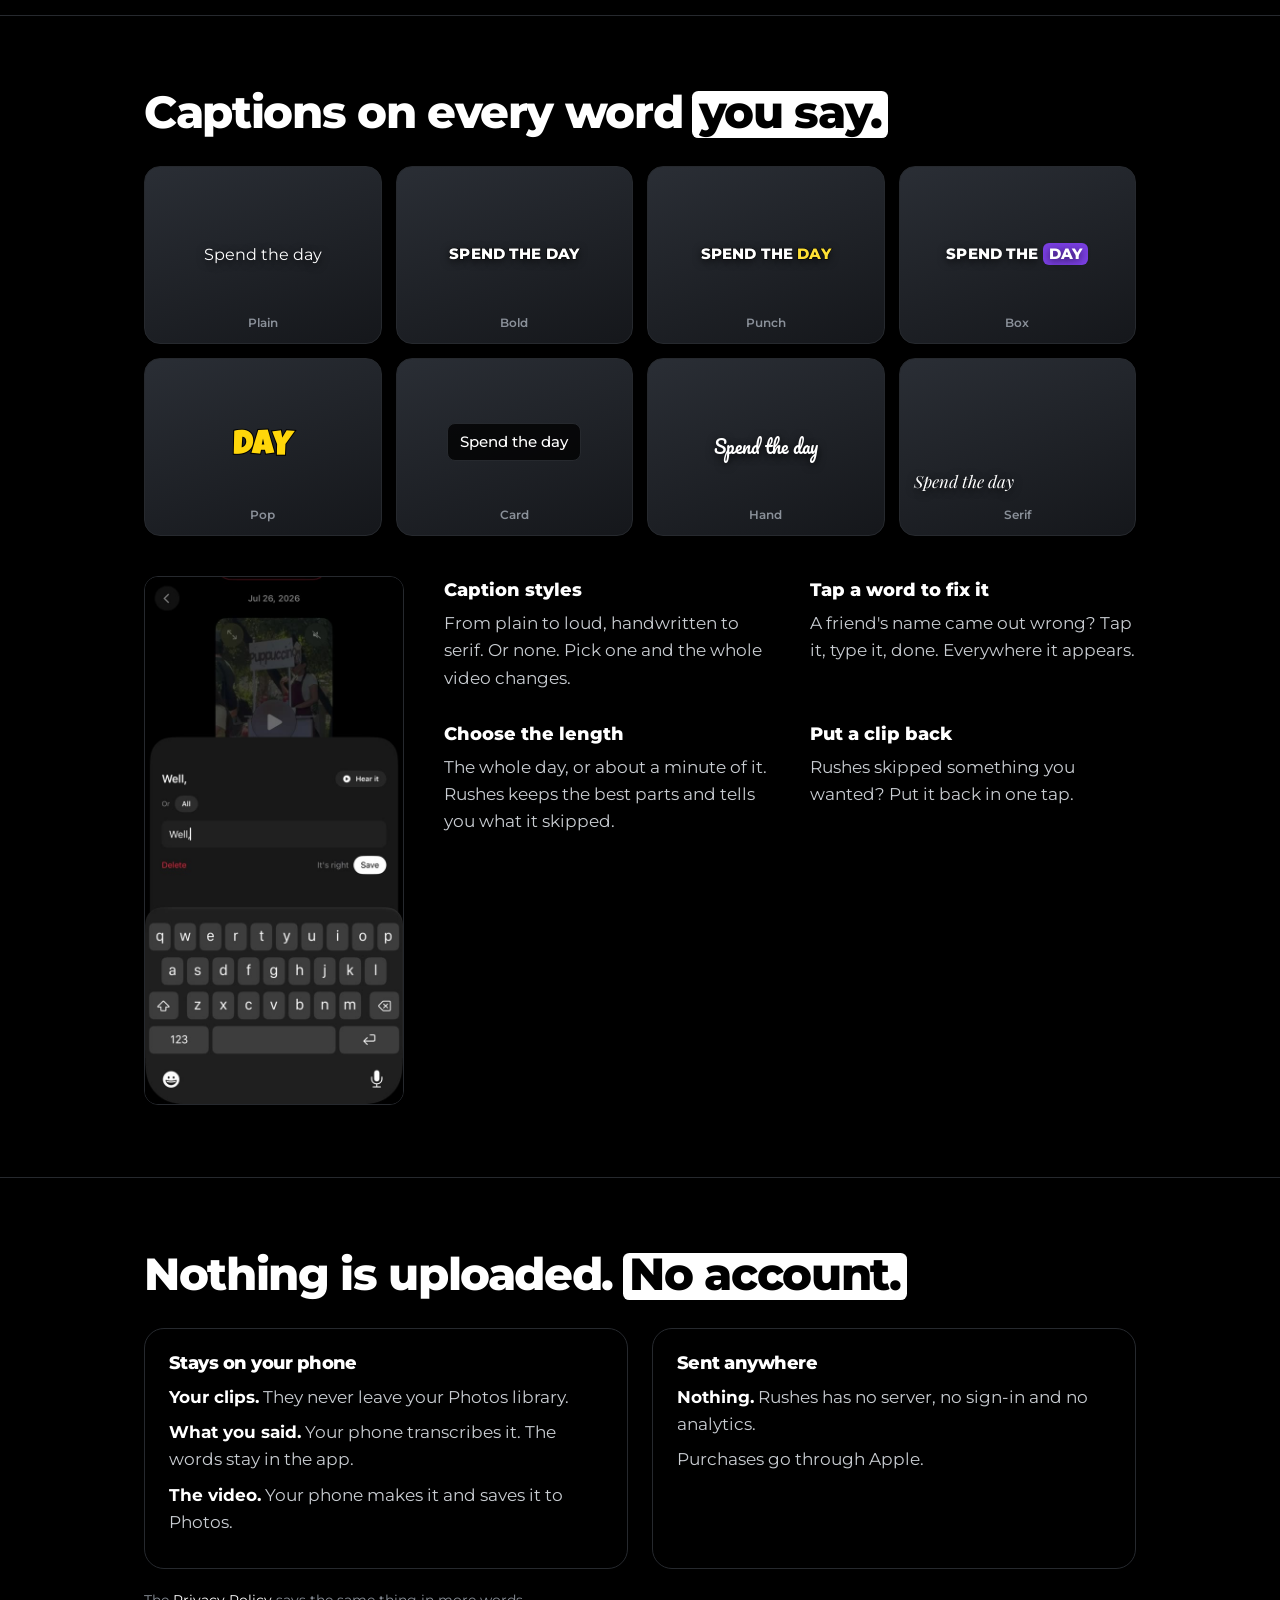
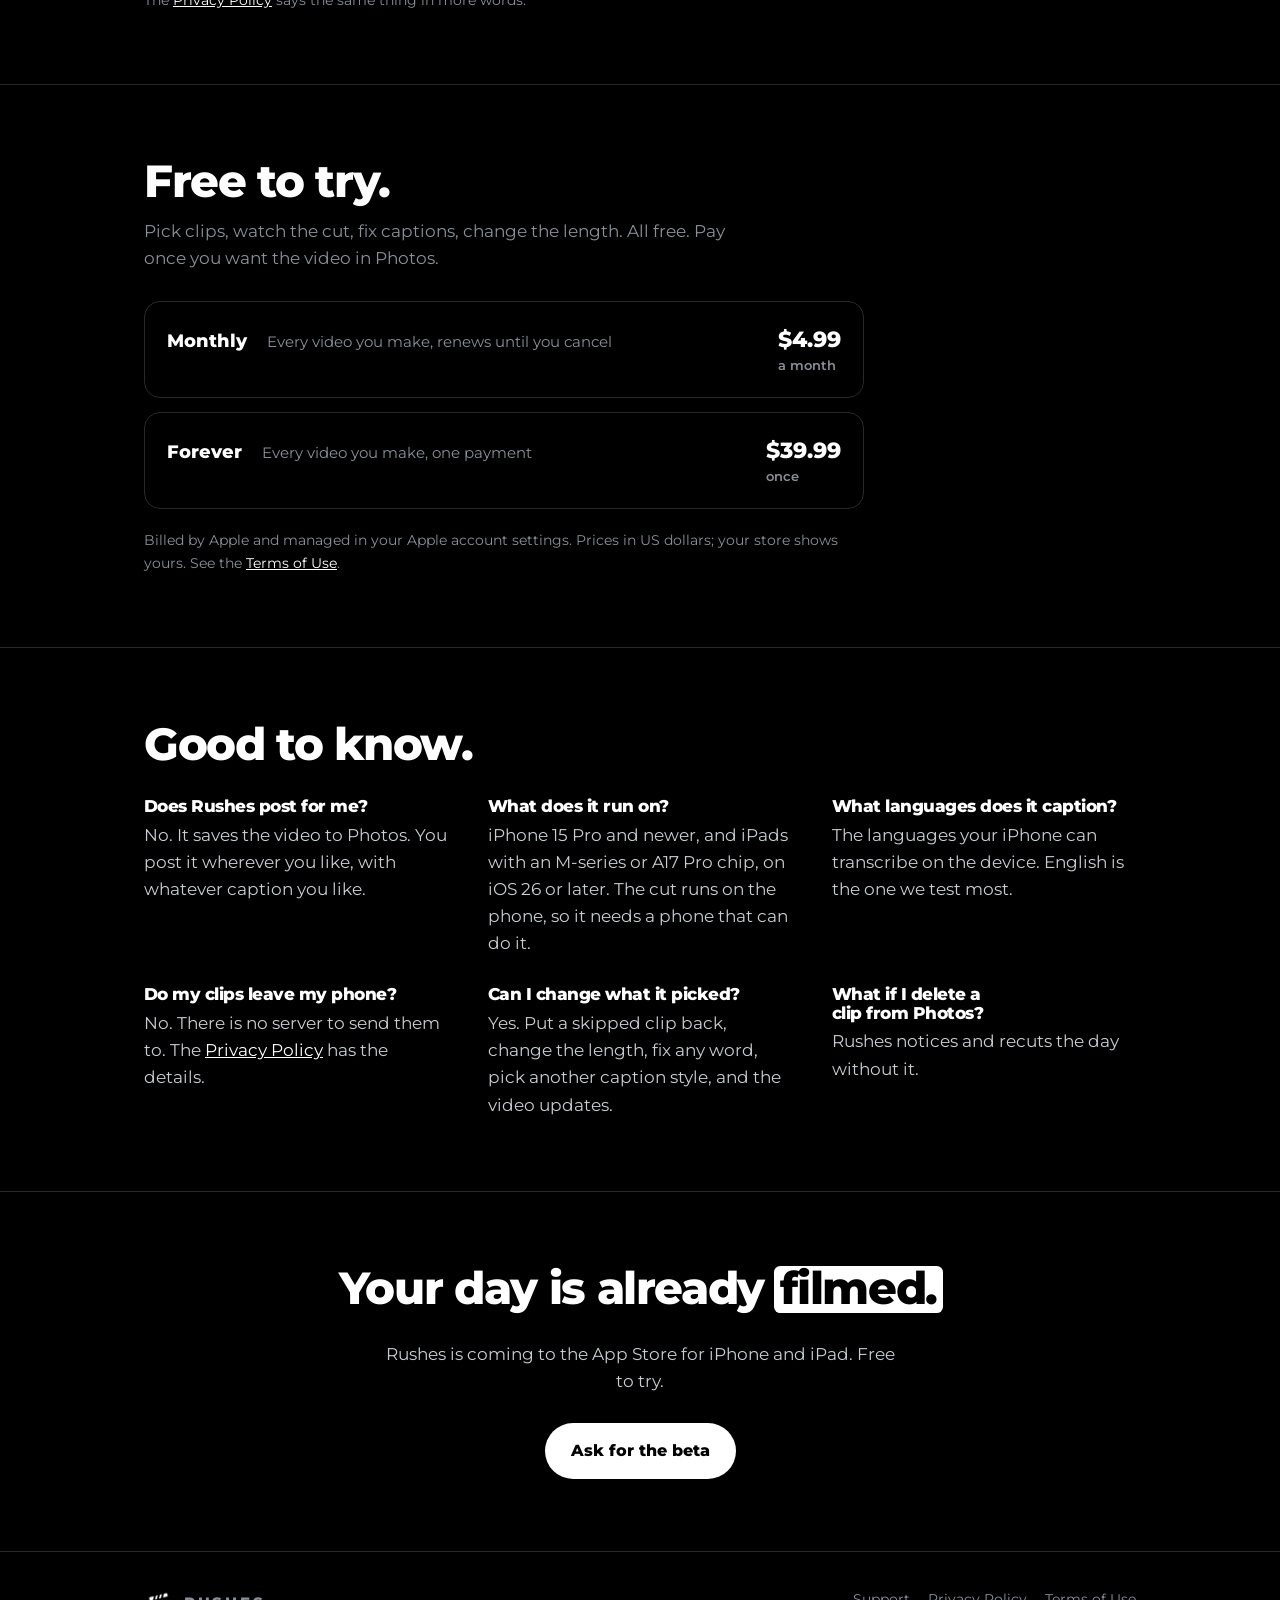
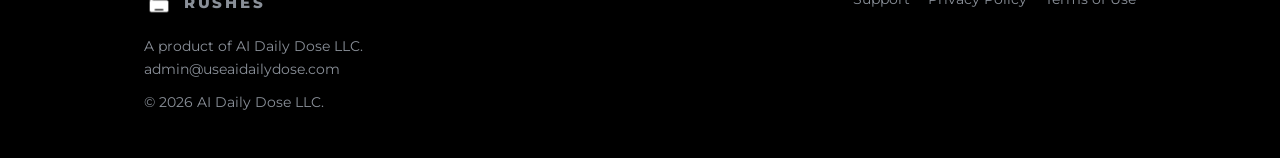
==== commit e334fb76: "Step stills: the waiting screen is centred, the recording pill is cropped out" ====
--- a/index.html
+++ b/index.html
@@ -19,7 +19,7 @@
 <link rel="preconnect" href="https://fonts.googleapis.com">
 <link rel="preconnect" href="https://fonts.gstatic.com" crossorigin>
 <link href="https://fonts.googleapis.com/css2?family=Luckiest+Guy&family=Pacifico&family=Playfair+Display:ital@1&display=swap" rel="stylesheet">
-<link rel="stylesheet" href="/style.css?v=7">
+<link rel="stylesheet" href="/style.css?v=8">
 </head>
 <body>
 
@@ -57,17 +57,17 @@
     <h2>Pick clips. That's the whole job.</h2>
     <ol class="steps">
       <li>
-        <img class="shot" src="/assets/pick.jpg" alt="The Photos picker with a day's clips selected" loading="lazy">
+        <img class="shot" src="/assets/pick.jpg?v=2" alt="The Photos picker with a day's clips selected" loading="lazy">
         <h3>Pick clips</h3>
         <p>Open Rushes and choose the clips from your day. They stay in Photos. Nothing is copied or uploaded.</p>
       </li>
       <li>
-        <img class="shot" src="/assets/cut.jpg" alt="Rushes reading the clips, with the note: stay on this screen, nothing leaves your phone" loading="lazy">
+        <img class="shot center" src="/assets/cut.jpg?v=2" alt="Rushes reading the clips, with the note: stay on this screen, nothing leaves your phone" loading="lazy">
         <h3>Wait a minute</h3>
         <p>Stay on the screen while your phone listens to what you said, drops the dead air and the repeated takes, and captions every word that's left. Nothing leaves your phone.</p>
       </li>
       <li>
-        <img class="shot bottom" src="/assets/saved.jpg" alt="The finished video with captions, saved to Photos" loading="lazy">
+        <img class="shot bottom" src="/assets/saved.jpg?v=2" alt="The finished video with captions, saved to Photos" loading="lazy">
         <h3>Save to Photos</h3>
         <p>Watch it, fix a word, pick a length, then save. One video in Photos, ready to post wherever you post.</p>
       </li>
@@ -89,7 +89,7 @@
       <li><span class="cue serif">Spend the day</span><small>Serif</small></li>
     </ul>
     <div class="cap-in">
-    <img class="shot fix" src="/assets/fix.jpg" alt="Tapping a caption word opens a sheet to retype it, with Hear it to play that moment" loading="lazy">
+    <img class="shot fix" src="/assets/fix.jpg?v=2" alt="Tapping a caption word opens a sheet to retype it, with Hear it to play that moment" loading="lazy">
     <dl class="feats">
       <div><dt>Caption styles</dt><dd>From plain to loud, handwritten to serif. Or none. Pick one and the whole video changes.</dd></div>
       <div><dt>Tap a word to fix it</dt><dd>A friend's name came out wrong? Tap it, type it, done. Everywhere it appears.</dd></div>
--- a/style.css
+++ b/style.css
@@ -35,6 +35,7 @@
 .shot { border-radius: 14px; border: 1px solid var(--line); margin-bottom: 18px; }
 .steps .shot { width: 100%; aspect-ratio: 3 / 4; object-fit: cover; object-position: top; }
 .steps .shot.bottom { object-position: bottom; }
+.steps .shot.center { object-position: center; }
 .cap-in { display: grid; grid-template-columns: 260px 1fr; gap: 40px; align-items: start; }
 .shot.fix { margin: 0; }
 .hero .lede { font-size: 1.25rem; max-width: 560px; margin: 24px 0 32px; }
